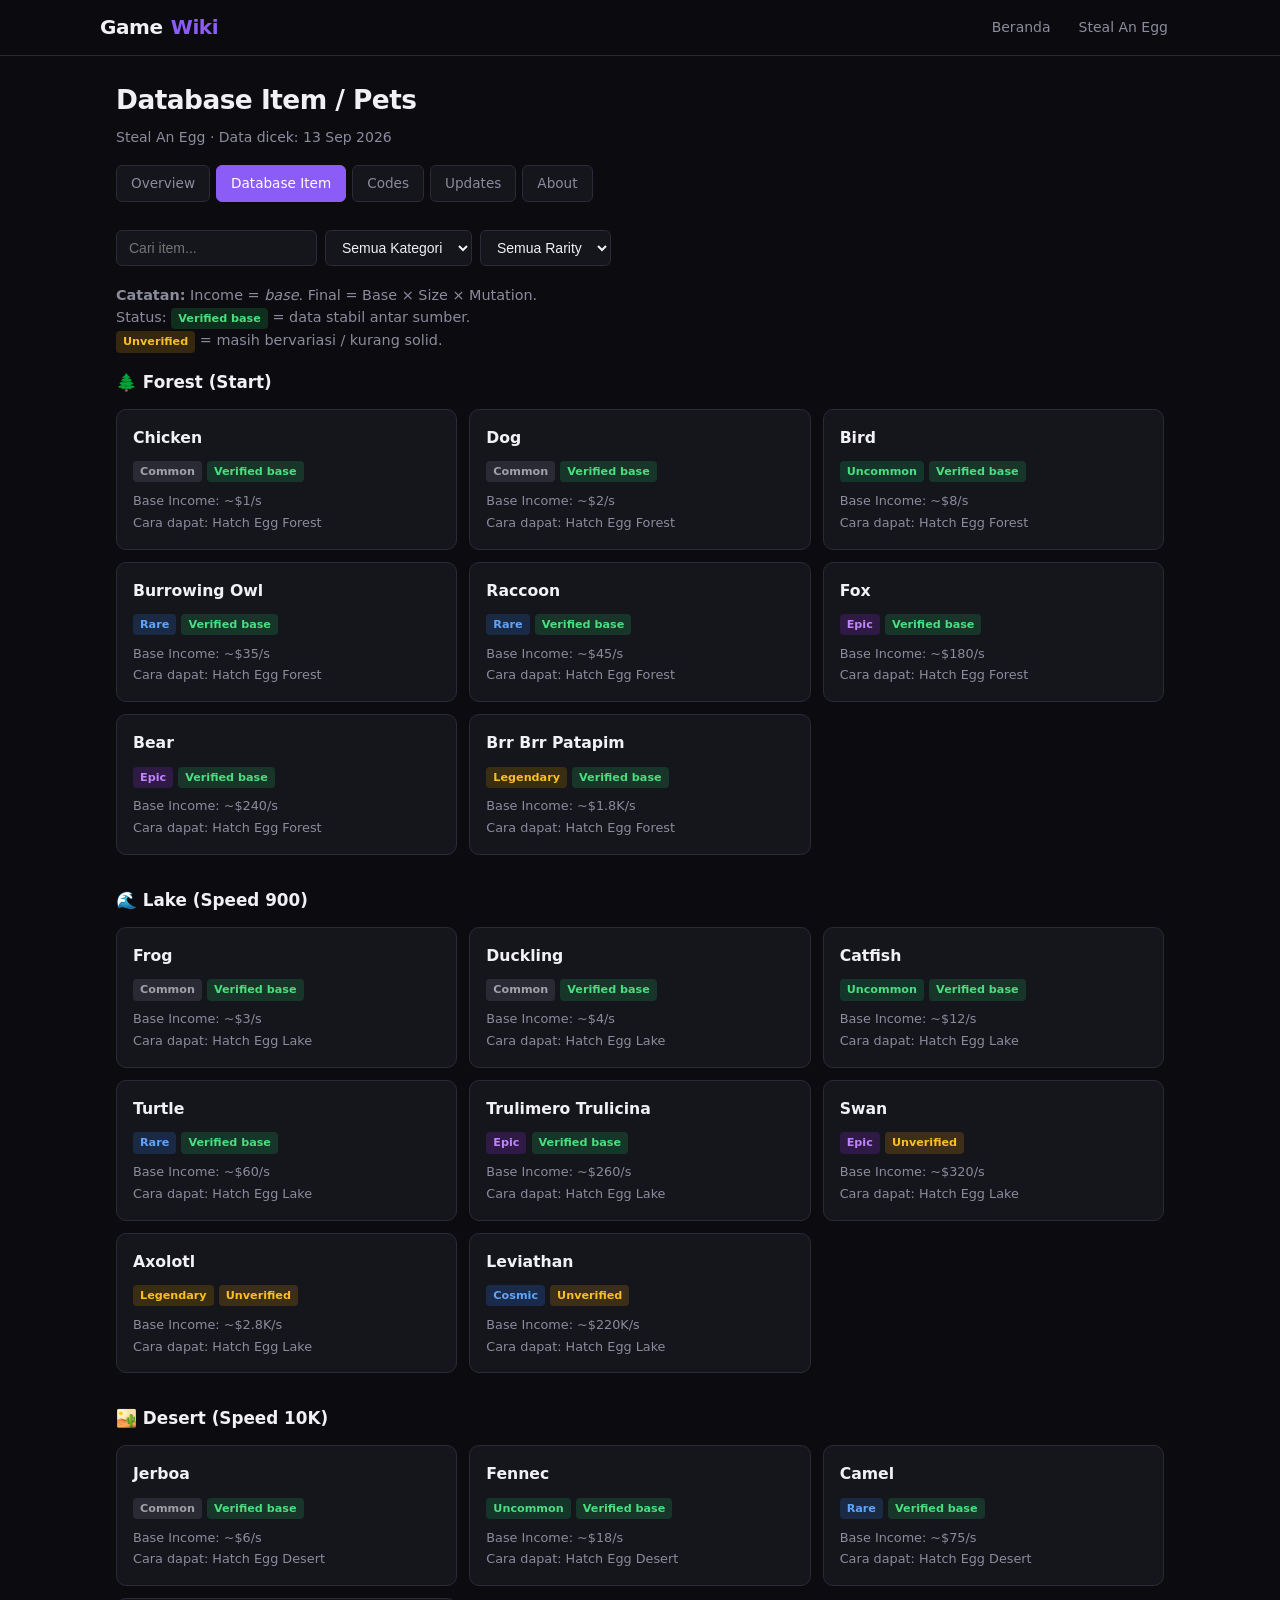
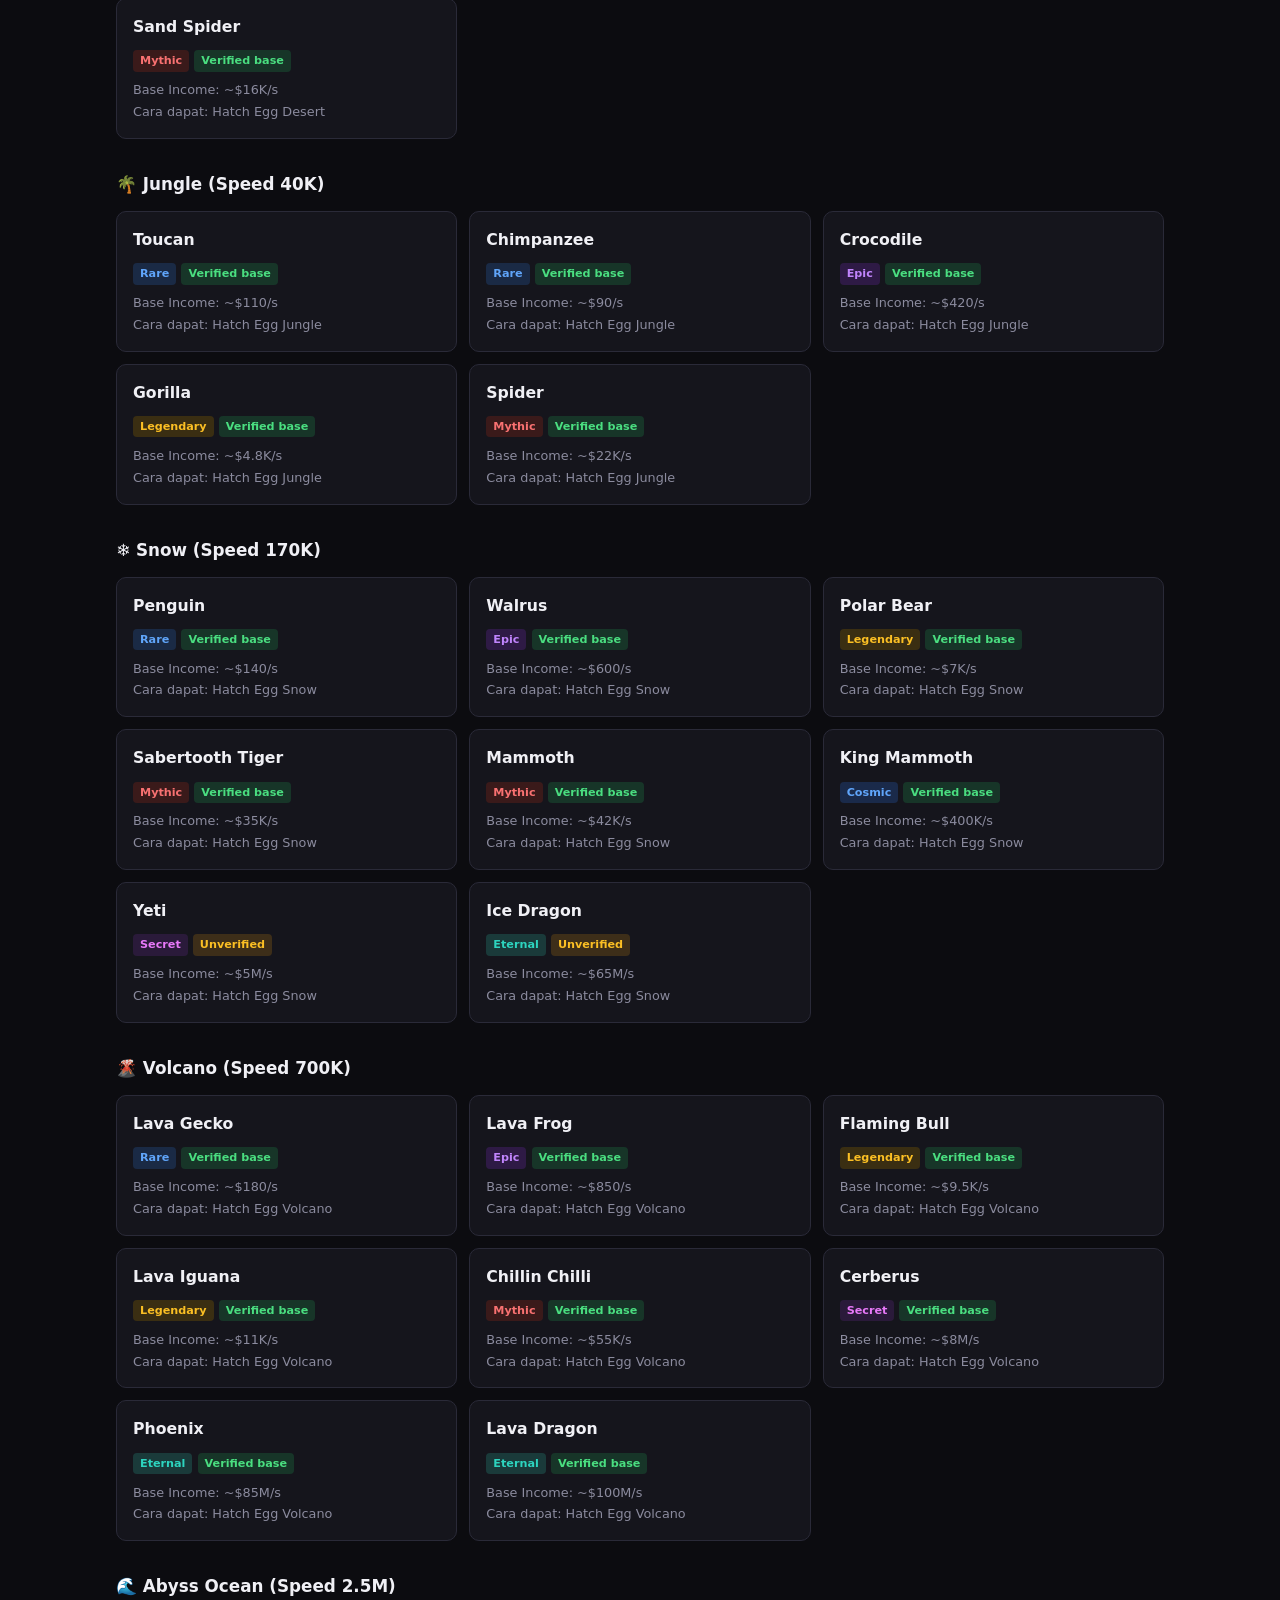
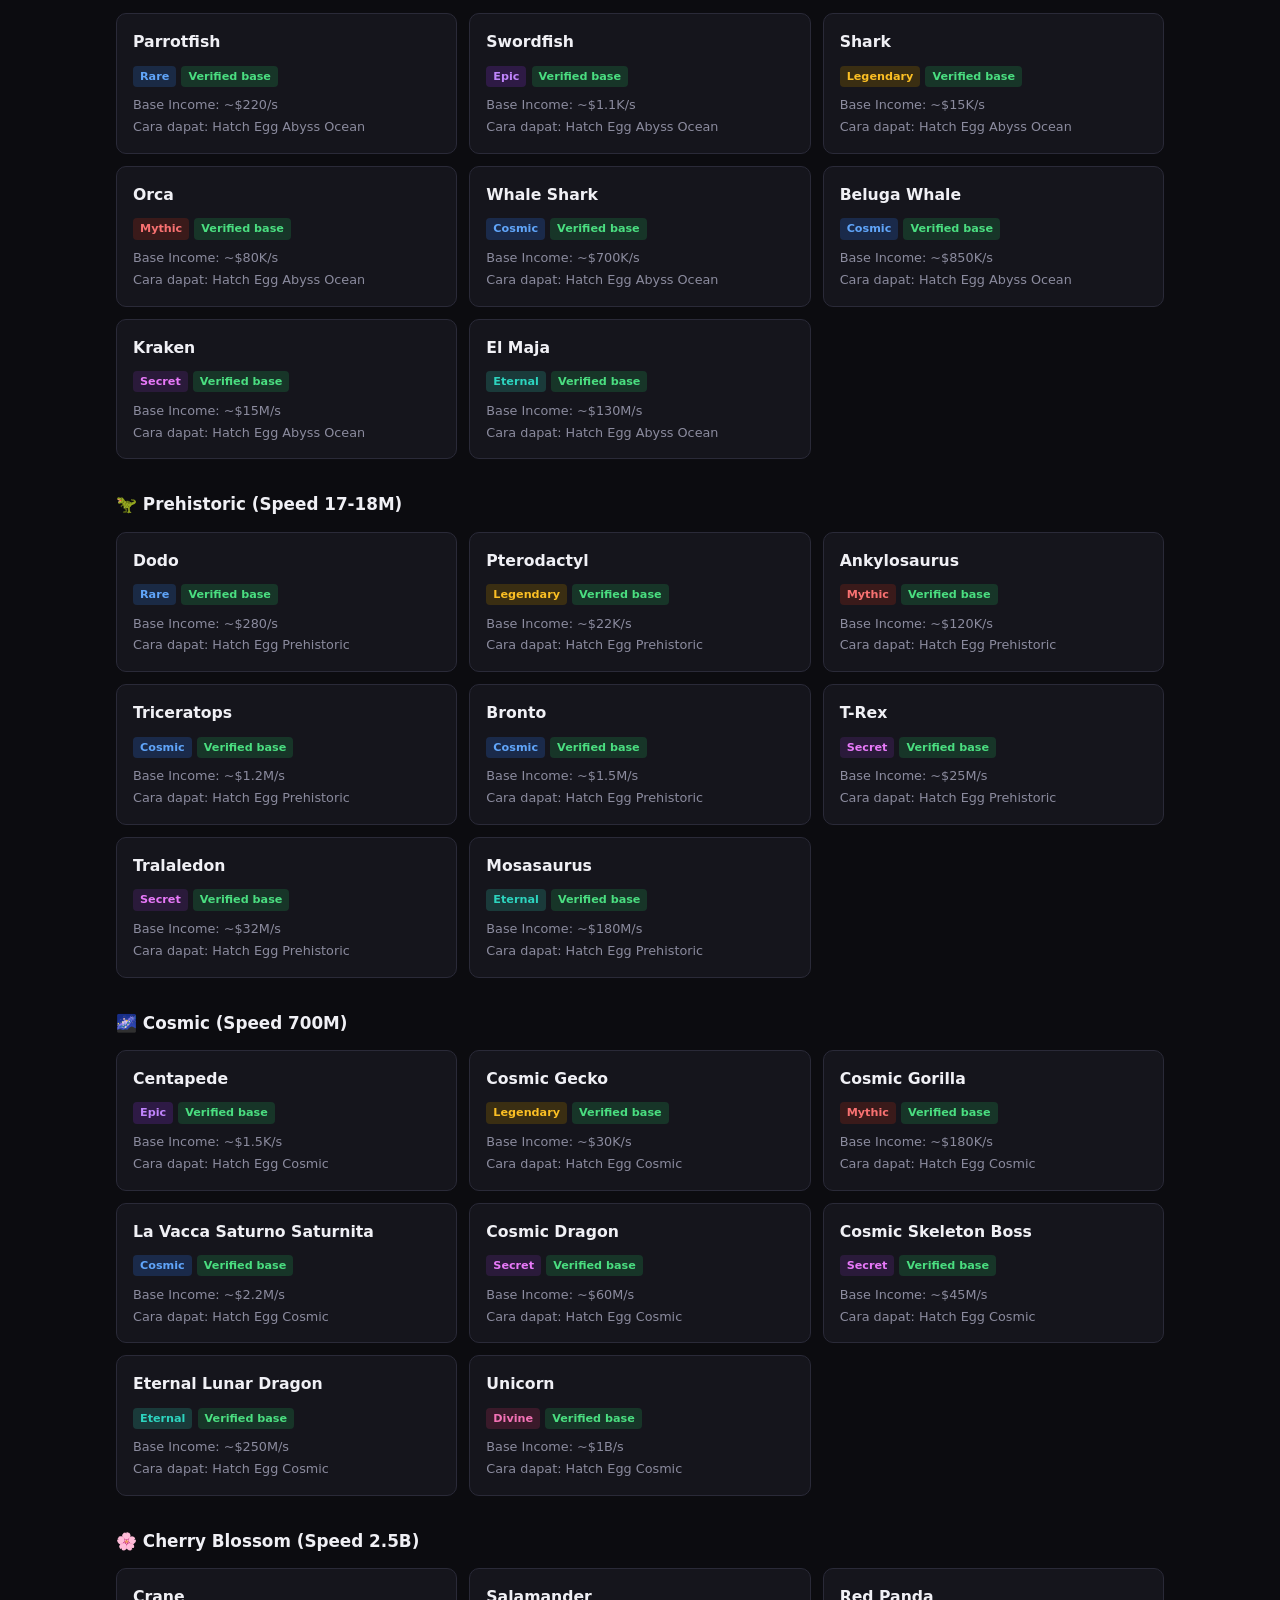
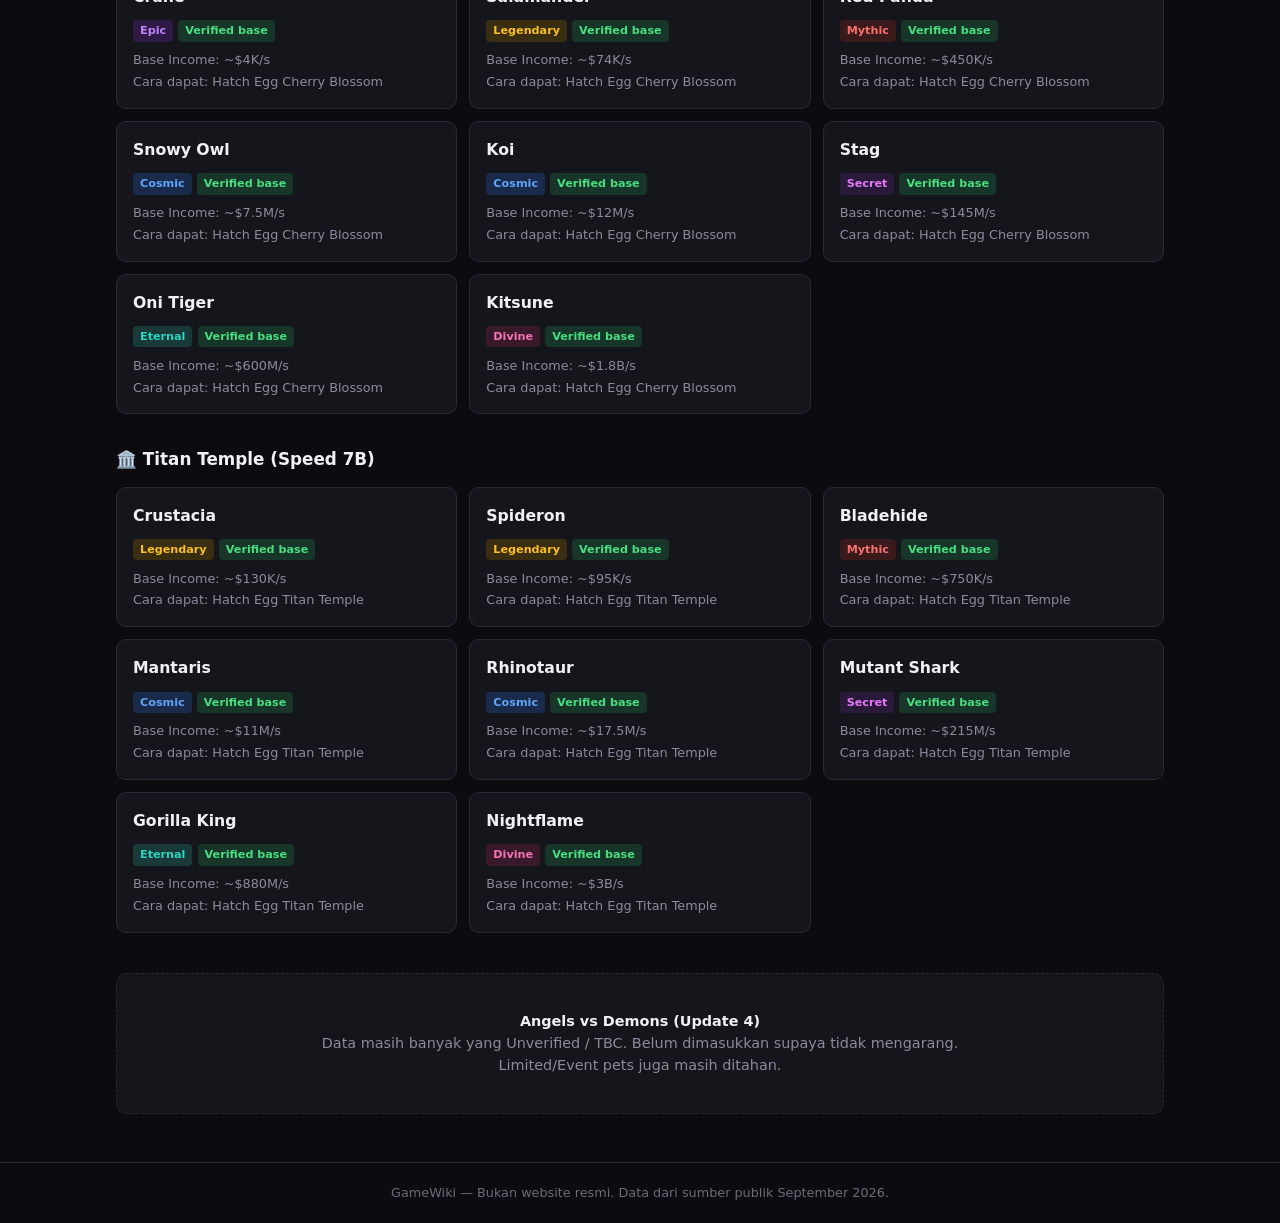
==== index.html @ 9d7199db "Rename index.HTML to index.html" ====
<!DOCTYPE html>
<html lang="id">
<head>
  <meta charset="UTF-8">
  <meta name="viewport" content="width=device-width, initial-scale=1.0">
  <title>Items / Pets — Steal An Egg | GameWiki</title>
  <link rel="stylesheet" href="../../style.css">
</head>
<body>
  <header class="header">
    <div class="header-inner">
      <a href="../../index.html" class="logo">Game<span>Wiki</span></a>
      <nav class="nav">
        <a href="../../index.html">Beranda</a>
        <a href="index.html">Steal An Egg</a>
      </nav>
    </div>
  </header>

  <main class="container">
    <div class="game-header">
      <h1>Database Item / Pets</h1>
      <p class="game-meta">Steal An Egg · Data dicek: 13 Sep 2026</p>
      <div class="game-nav">
        <a href="index.html">Overview</a>
        <a href="items.html" class="active">Database Item</a>
        <a href="codes.html">Codes</a>
        <a href="updates.html">Updates</a>
        <a href="about.html">About</a>
      </div>
    </div>

    <div class="filters">
      <input type="text" id="item-search" placeholder="Cari item...">
      <select id="category-filter">
        <option value="">Semua Kategori</option>
        <option value="pet">Pet</option>
      </select>
      <select id="rarity-filter">
        <option value="">Semua Rarity</option>
        <option value="common">Common</option>
        <option value="uncommon">Uncommon</option>
        <option value="rare">Rare</option>
        <option value="epic">Epic</option>
        <option value="legendary">Legendary</option>
        <option value="mythic">Mythic</option>
        <option value="cosmic">Cosmic</option>
        <option value="secret">Secret</option>
        <option value="eternal">Eternal</option>
        <option value="divine">Divine</option>
      </select>
    </div>

    <p style="color: var(--text-muted); font-size: 0.9rem; margin-bottom: 16px;">
      <strong>Catatan:</strong> Income = <em>base</em>. Final = Base × Size × Mutation.<br>
      Status: <span class="badge badge-verified">Verified base</span> = data stabil antar sumber.<br>
      <span class="badge badge-unverified">Unverified</span> = masih bervariasi / kurang solid.
    </p>

    <h2 class="section-title">🌲 Forest (Start)</h2>
    <div class="card-grid">
      <div class="card item-card" data-name="chicken" data-category="pet" data-rarity="common">
        <h3>Chicken</h3>
        <div><span class="badge badge-rarity-common">Common</span> <span class="badge badge-verified">Verified base</span></div>
        <div class="item-stats"><span>Base Income: ~$1/s</span><span>Cara dapat: Hatch Egg Forest</span></div>
      </div>
      <div class="card item-card" data-name="dog" data-category="pet" data-rarity="common">
        <h3>Dog</h3>
        <div><span class="badge badge-rarity-common">Common</span> <span class="badge badge-verified">Verified base</span></div>
        <div class="item-stats"><span>Base Income: ~$2/s</span><span>Cara dapat: Hatch Egg Forest</span></div>
      </div>
      <div class="card item-card" data-name="bird" data-category="pet" data-rarity="uncommon">
        <h3>Bird</h3>
        <div><span class="badge badge-rarity-uncommon">Uncommon</span> <span class="badge badge-verified">Verified base</span></div>
        <div class="item-stats"><span>Base Income: ~$8/s</span><span>Cara dapat: Hatch Egg Forest</span></div>
      </div>
      <div class="card item-card" data-name="burrowing owl" data-category="pet" data-rarity="rare">
        <h3>Burrowing Owl</h3>
        <div><span class="badge badge-rarity-rare">Rare</span> <span class="badge badge-verified">Verified base</span></div>
        <div class="item-stats"><span>Base Income: ~$35/s</span><span>Cara dapat: Hatch Egg Forest</span></div>
      </div>
      <div class="card item-card" data-name="raccoon" data-category="pet" data-rarity="rare">
        <h3>Raccoon</h3>
        <div><span class="badge badge-rarity-rare">Rare</span> <span class="badge badge-verified">Verified base</span></div>
        <div class="item-stats"><span>Base Income: ~$45/s</span><span>Cara dapat: Hatch Egg Forest</span></div>
      </div>
      <div class="card item-card" data-name="fox" data-category="pet" data-rarity="epic">
        <h3>Fox</h3>
        <div><span class="badge badge-rarity-epic">Epic</span> <span class="badge badge-verified">Verified base</span></div>
        <div class="item-stats"><span>Base Income: ~$180/s</span><span>Cara dapat: Hatch Egg Forest</span></div>
      </div>
      <div class="card item-card" data-name="bear" data-category="pet" data-rarity="epic">
        <h3>Bear</h3>
        <div><span class="badge badge-rarity-epic">Epic</span> <span class="badge badge-verified">Verified base</span></div>
        <div class="item-stats"><span>Base Income: ~$240/s</span><span>Cara dapat: Hatch Egg Forest</span></div>
      </div>
      <div class="card item-card" data-name="brr brr patapim" data-category="pet" data-rarity="legendary">
        <h3>Brr Brr Patapim</h3>
        <div><span class="badge badge-rarity-legendary">Legendary</span> <span class="badge badge-verified">Verified base</span></div>
        <div class="item-stats"><span>Base Income: ~$1.8K/s</span><span>Cara dapat: Hatch Egg Forest</span></div>
      </div>
    </div>

    <h2 class="section-title" style="margin-top:32px">🌊 Lake (Speed 900)</h2>
    <div class="card-grid">
      <div class="card item-card" data-name="frog" data-category="pet" data-rarity="common">
        <h3>Frog</h3>
        <div><span class="badge badge-rarity-common">Common</span> <span class="badge badge-verified">Verified base</span></div>
        <div class="item-stats"><span>Base Income: ~$3/s</span><span>Cara dapat: Hatch Egg Lake</span></div>
      </div>
      <div class="card item-card" data-name="duckling" data-category="pet" data-rarity="common">
        <h3>Duckling</h3>
        <div><span class="badge badge-rarity-common">Common</span> <span class="badge badge-verified">Verified base</span></div>
        <div class="item-stats"><span>Base Income: ~$4/s</span><span>Cara dapat: Hatch Egg Lake</span></div>
      </div>
      <div class="card item-card" data-name="catfish" data-category="pet" data-rarity="uncommon">
        <h3>Catfish</h3>
        <div><span class="badge badge-rarity-uncommon">Uncommon</span> <span class="badge badge-verified">Verified base</span></div>
        <div class="item-stats"><span>Base Income: ~$12/s</span><span>Cara dapat: Hatch Egg Lake</span></div>
      </div>
      <div class="card item-card" data-name="turtle" data-category="pet" data-rarity="rare">
        <h3>Turtle</h3>
        <div><span class="badge badge-rarity-rare">Rare</span> <span class="badge badge-verified">Verified base</span></div>
        <div class="item-stats"><span>Base Income: ~$60/s</span><span>Cara dapat: Hatch Egg Lake</span></div>
      </div>
      <div class="card item-card" data-name="trulimero trulicina" data-category="pet" data-rarity="epic">
        <h3>Trulimero Trulicina</h3>
        <div><span class="badge badge-rarity-epic">Epic</span> <span class="badge badge-verified">Verified base</span></div>
        <div class="item-stats"><span>Base Income: ~$260/s</span><span>Cara dapat: Hatch Egg Lake</span></div>
      </div>
      <div class="card item-card" data-name="swan" data-category="pet" data-rarity="epic">
        <h3>Swan</h3>
        <div><span class="badge badge-rarity-epic">Epic</span> <span class="badge badge-unverified">Unverified</span></div>
        <div class="item-stats"><span>Base Income: ~$320/s</span><span>Cara dapat: Hatch Egg Lake</span></div>
      </div>
      <div class="card item-card" data-name="axolotl" data-category="pet" data-rarity="legendary">
        <h3>Axolotl</h3>
        <div><span class="badge badge-rarity-legendary">Legendary</span> <span class="badge badge-unverified">Unverified</span></div>
        <div class="item-stats"><span>Base Income: ~$2.8K/s</span><span>Cara dapat: Hatch Egg Lake</span></div>
      </div>
      <div class="card item-card" data-name="leviathan" data-category="pet" data-rarity="cosmic">
        <h3>Leviathan</h3>
        <div><span class="badge badge-rarity-cosmic">Cosmic</span> <span class="badge badge-unverified">Unverified</span></div>
        <div class="item-stats"><span>Base Income: ~$220K/s</span><span>Cara dapat: Hatch Egg Lake</span></div>
      </div>
    </div>

    <h2 class="section-title" style="margin-top:32px">🏜️ Desert (Speed 10K)</h2>
    <div class="card-grid">
      <div class="card item-card" data-name="jerboa" data-category="pet" data-rarity="common">
        <h3>Jerboa</h3>
        <div><span class="badge badge-rarity-common">Common</span> <span class="badge badge-verified">Verified base</span></div>
        <div class="item-stats"><span>Base Income: ~$6/s</span><span>Cara dapat: Hatch Egg Desert</span></div>
      </div>
      <div class="card item-card" data-name="fennec" data-category="pet" data-rarity="uncommon">
        <h3>Fennec</h3>
        <div><span class="badge badge-rarity-uncommon">Uncommon</span> <span class="badge badge-verified">Verified base</span></div>
        <div class="item-stats"><span>Base Income: ~$18/s</span><span>Cara dapat: Hatch Egg Desert</span></div>
      </div>
      <div class="card item-card" data-name="camel" data-category="pet" data-rarity="rare">
        <h3>Camel</h3>
        <div><span class="badge badge-rarity-rare">Rare</span> <span class="badge badge-verified">Verified base</span></div>
        <div class="item-stats"><span>Base Income: ~$75/s</span><span>Cara dapat: Hatch Egg Desert</span></div>
      </div>
      <div class="card item-card" data-name="sand spider" data-category="pet" data-rarity="mythic">
        <h3>Sand Spider</h3>
        <div><span class="badge badge-rarity-mythic">Mythic</span> <span class="badge badge-verified">Verified base</span></div>
        <div class="item-stats"><span>Base Income: ~$16K/s</span><span>Cara dapat: Hatch Egg Desert</span></div>
      </div>
    </div>

    <h2 class="section-title" style="margin-top:32px">🌴 Jungle (Speed 40K)</h2>
    <div class="card-grid">
      <div class="card item-card" data-name="toucan" data-category="pet" data-rarity="rare">
        <h3>Toucan</h3>
        <div><span class="badge badge-rarity-rare">Rare</span> <span class="badge badge-verified">Verified base</span></div>
        <div class="item-stats"><span>Base Income: ~$110/s</span><span>Cara dapat: Hatch Egg Jungle</span></div>
      </div>
      <div class="card item-card" data-name="chimpanzee" data-category="pet" data-rarity="rare">
        <h3>Chimpanzee</h3>
        <div><span class="badge badge-rarity-rare">Rare</span> <span class="badge badge-verified">Verified base</span></div>
        <div class="item-stats"><span>Base Income: ~$90/s</span><span>Cara dapat: Hatch Egg Jungle</span></div>
      </div>
      <div class="card item-card" data-name="crocodile" data-category="pet" data-rarity="epic">
        <h3>Crocodile</h3>
        <div><span class="badge badge-rarity-epic">Epic</span> <span class="badge badge-verified">Verified base</span></div>
        <div class="item-stats"><span>Base Income: ~$420/s</span><span>Cara dapat: Hatch Egg Jungle</span></div>
      </div>
      <div class="card item-card" data-name="gorilla" data-category="pet" data-rarity="legendary">
        <h3>Gorilla</h3>
        <div><span class="badge badge-rarity-legendary">Legendary</span> <span class="badge badge-verified">Verified base</span></div>
        <div class="item-stats"><span>Base Income: ~$4.8K/s</span><span>Cara dapat: Hatch Egg Jungle</span></div>
      </div>
      <div class="card item-card" data-name="spider" data-category="pet" data-rarity="mythic">
        <h3>Spider</h3>
        <div><span class="badge badge-rarity-mythic">Mythic</span> <span class="badge badge-verified">Verified base</span></div>
        <div class="item-stats"><span>Base Income: ~$22K/s</span><span>Cara dapat: Hatch Egg Jungle</span></div>
      </div>
    </div>

    <h2 class="section-title" style="margin-top:32px">❄️ Snow (Speed 170K)</h2>
    <div class="card-grid">
      <div class="card item-card" data-name="penguin" data-category="pet" data-rarity="rare">
        <h3>Penguin</h3>
        <div><span class="badge badge-rarity-rare">Rare</span> <span class="badge badge-verified">Verified base</span></div>
        <div class="item-stats"><span>Base Income: ~$140/s</span><span>Cara dapat: Hatch Egg Snow</span></div>
      </div>
      <div class="card item-card" data-name="walrus" data-category="pet" data-rarity="epic">
        <h3>Walrus</h3>
        <div><span class="badge badge-rarity-epic">Epic</span> <span class="badge badge-verified">Verified base</span></div>
        <div class="item-stats"><span>Base Income: ~$600/s</span><span>Cara dapat: Hatch Egg Snow</span></div>
      </div>
      <div class="card item-card" data-name="polar bear" data-category="pet" data-rarity="legendary">
        <h3>Polar Bear</h3>
        <div><span class="badge badge-rarity-legendary">Legendary</span> <span class="badge badge-verified">Verified base</span></div>
        <div class="item-stats"><span>Base Income: ~$7K/s</span><span>Cara dapat: Hatch Egg Snow</span></div>
      </div>
      <div class="card item-card" data-name="sabertooth tiger" data-category="pet" data-rarity="mythic">
        <h3>Sabertooth Tiger</h3>
        <div><span class="badge badge-rarity-mythic">Mythic</span> <span class="badge badge-verified">Verified base</span></div>
        <div class="item-stats"><span>Base Income: ~$35K/s</span><span>Cara dapat: Hatch Egg Snow</span></div>
      </div>
      <div class="card item-card" data-name="mammoth" data-category="pet" data-rarity="mythic">
        <h3>Mammoth</h3>
        <div><span class="badge badge-rarity-mythic">Mythic</span> <span class="badge badge-verified">Verified base</span></div>
        <div class="item-stats"><span>Base Income: ~$42K/s</span><span>Cara dapat: Hatch Egg Snow</span></div>
      </div>
      <div class="card item-card" data-name="king mammoth" data-category="pet" data-rarity="cosmic">
        <h3>King Mammoth</h3>
        <div><span class="badge badge-rarity-cosmic">Cosmic</span> <span class="badge badge-verified">Verified base</span></div>
        <div class="item-stats"><span>Base Income: ~$400K/s</span><span>Cara dapat: Hatch Egg Snow</span></div>
      </div>
      <div class="card item-card" data-name="yeti" data-category="pet" data-rarity="secret">
        <h3>Yeti</h3>
        <div><span class="badge badge-rarity-secret">Secret</span> <span class="badge badge-unverified">Unverified</span></div>
        <div class="item-stats"><span>Base Income: ~$5M/s</span><span>Cara dapat: Hatch Egg Snow</span></div>
      </div>
      <div class="card item-card" data-name="ice dragon" data-category="pet" data-rarity="eternal">
        <h3>Ice Dragon</h3>
        <div><span class="badge badge-rarity-eternal">Eternal</span> <span class="badge badge-unverified">Unverified</span></div>
        <div class="item-stats"><span>Base Income: ~$65M/s</span><span>Cara dapat: Hatch Egg Snow</span></div>
      </div>
    </div>

        <!-- VOLCANO -->
    <h2 class="section-title" style="margin-top:32px">🌋 Volcano (Speed 700K)</h2>
    <div class="card-grid">
      <div class="card item-card" data-name="lava gecko" data-category="pet" data-rarity="rare">
        <h3>Lava Gecko</h3>
        <div><span class="badge badge-rarity-rare">Rare</span> <span class="badge badge-verified">Verified base</span></div>
        <div class="item-stats"><span>Base Income: ~$180/s</span><span>Cara dapat: Hatch Egg Volcano</span></div>
      </div>
      <div class="card item-card" data-name="lava frog" data-category="pet" data-rarity="epic">
        <h3>Lava Frog</h3>
        <div><span class="badge badge-rarity-epic">Epic</span> <span class="badge badge-verified">Verified base</span></div>
        <div class="item-stats"><span>Base Income: ~$850/s</span><span>Cara dapat: Hatch Egg Volcano</span></div>
      </div>
      <div class="card item-card" data-name="flaming bull" data-category="pet" data-rarity="legendary">
        <h3>Flaming Bull</h3>
        <div><span class="badge badge-rarity-legendary">Legendary</span> <span class="badge badge-verified">Verified base</span></div>
        <div class="item-stats"><span>Base Income: ~$9.5K/s</span><span>Cara dapat: Hatch Egg Volcano</span></div>
      </div>
      <div class="card item-card" data-name="lava iguana" data-category="pet" data-rarity="legendary">
        <h3>Lava Iguana</h3>
        <div><span class="badge badge-rarity-legendary">Legendary</span> <span class="badge badge-verified">Verified base</span></div>
        <div class="item-stats"><span>Base Income: ~$11K/s</span><span>Cara dapat: Hatch Egg Volcano</span></div>
      </div>
      <div class="card item-card" data-name="chillin chilli" data-category="pet" data-rarity="mythic">
        <h3>Chillin Chilli</h3>
        <div><span class="badge badge-rarity-mythic">Mythic</span> <span class="badge badge-verified">Verified base</span></div>
        <div class="item-stats"><span>Base Income: ~$55K/s</span><span>Cara dapat: Hatch Egg Volcano</span></div>
      </div>
      <div class="card item-card" data-name="cerberus" data-category="pet" data-rarity="secret">
        <h3>Cerberus</h3>
        <div><span class="badge badge-rarity-secret">Secret</span> <span class="badge badge-verified">Verified base</span></div>
        <div class="item-stats"><span>Base Income: ~$8M/s</span><span>Cara dapat: Hatch Egg Volcano</span></div>
      </div>
      <div class="card item-card" data-name="phoenix" data-category="pet" data-rarity="eternal">
        <h3>Phoenix</h3>
        <div><span class="badge badge-rarity-eternal">Eternal</span> <span class="badge badge-verified">Verified base</span></div>
        <div class="item-stats"><span>Base Income: ~$85M/s</span><span>Cara dapat: Hatch Egg Volcano</span></div>
      </div>
      <div class="card item-card" data-name="lava dragon" data-category="pet" data-rarity="eternal">
        <h3>Lava Dragon</h3>
        <div><span class="badge badge-rarity-eternal">Eternal</span> <span class="badge badge-verified">Verified base</span></div>
        <div class="item-stats"><span>Base Income: ~$100M/s</span><span>Cara dapat: Hatch Egg Volcano</span></div>
      </div>
    </div>

    <!-- ABYSS OCEAN -->
    <h2 class="section-title" style="margin-top:32px">🌊 Abyss Ocean (Speed 2.5M)</h2>
    <div class="card-grid">
      <div class="card item-card" data-name="parrotfish" data-category="pet" data-rarity="rare">
        <h3>Parrotfish</h3>
        <div><span class="badge badge-rarity-rare">Rare</span> <span class="badge badge-verified">Verified base</span></div>
        <div class="item-stats"><span>Base Income: ~$220/s</span><span>Cara dapat: Hatch Egg Abyss Ocean</span></div>
      </div>
      <div class="card item-card" data-name="swordfish" data-category="pet" data-rarity="epic">
        <h3>Swordfish</h3>
        <div><span class="badge badge-rarity-epic">Epic</span> <span class="badge badge-verified">Verified base</span></div>
        <div class="item-stats"><span>Base Income: ~$1.1K/s</span><span>Cara dapat: Hatch Egg Abyss Ocean</span></div>
      </div>
      <div class="card item-card" data-name="shark" data-category="pet" data-rarity="legendary">
        <h3>Shark</h3>
        <div><span class="badge badge-rarity-legendary">Legendary</span> <span class="badge badge-verified">Verified base</span></div>
        <div class="item-stats"><span>Base Income: ~$15K/s</span><span>Cara dapat: Hatch Egg Abyss Ocean</span></div>
      </div>
      <div class="card item-card" data-name="orca" data-category="pet" data-rarity="mythic">
        <h3>Orca</h3>
        <div><span class="badge badge-rarity-mythic">Mythic</span> <span class="badge badge-verified">Verified base</span></div>
        <div class="item-stats"><span>Base Income: ~$80K/s</span><span>Cara dapat: Hatch Egg Abyss Ocean</span></div>
      </div>
      <div class="card item-card" data-name="whale shark" data-category="pet" data-rarity="cosmic">
        <h3>Whale Shark</h3>
        <div><span class="badge badge-rarity-cosmic">Cosmic</span> <span class="badge badge-verified">Verified base</span></div>
        <div class="item-stats"><span>Base Income: ~$700K/s</span><span>Cara dapat: Hatch Egg Abyss Ocean</span></div>
      </div>
      <div class="card item-card" data-name="beluga whale" data-category="pet" data-rarity="cosmic">
        <h3>Beluga Whale</h3>
        <div><span class="badge badge-rarity-cosmic">Cosmic</span> <span class="badge badge-verified">Verified base</span></div>
        <div class="item-stats"><span>Base Income: ~$850K/s</span><span>Cara dapat: Hatch Egg Abyss Ocean</span></div>
      </div>
      <div class="card item-card" data-name="kraken" data-category="pet" data-rarity="secret">
        <h3>Kraken</h3>
        <div><span class="badge badge-rarity-secret">Secret</span> <span class="badge badge-verified">Verified base</span></div>
        <div class="item-stats"><span>Base Income: ~$15M/s</span><span>Cara dapat: Hatch Egg Abyss Ocean</span></div>
      </div>
      <div class="card item-card" data-name="el maja" data-category="pet" data-rarity="eternal">
        <h3>El Maja</h3>
        <div><span class="badge badge-rarity-eternal">Eternal</span> <span class="badge badge-verified">Verified base</span></div>
        <div class="item-stats"><span>Base Income: ~$130M/s</span><span>Cara dapat: Hatch Egg Abyss Ocean</span></div>
      </div>
    </div>

    <!-- PREHISTORIC -->
    <h2 class="section-title" style="margin-top:32px">🦖 Prehistoric (Speed 17-18M)</h2>
    <div class="card-grid">
      <div class="card item-card" data-name="dodo" data-category="pet" data-rarity="rare">
        <h3>Dodo</h3>
        <div><span class="badge badge-rarity-rare">Rare</span> <span class="badge badge-verified">Verified base</span></div>
        <div class="item-stats"><span>Base Income: ~$280/s</span><span>Cara dapat: Hatch Egg Prehistoric</span></div>
      </div>
      <div class="card item-card" data-name="pterodactyl" data-category="pet" data-rarity="legendary">
        <h3>Pterodactyl</h3>
        <div><span class="badge badge-rarity-legendary">Legendary</span> <span class="badge badge-verified">Verified base</span></div>
        <div class="item-stats"><span>Base Income: ~$22K/s</span><span>Cara dapat: Hatch Egg Prehistoric</span></div>
      </div>
      <div class="card item-card" data-name="ankylosaurus" data-category="pet" data-rarity="mythic">
        <h3>Ankylosaurus</h3>
        <div><span class="badge badge-rarity-mythic">Mythic</span> <span class="badge badge-verified">Verified base</span></div>
        <div class="item-stats"><span>Base Income: ~$120K/s</span><span>Cara dapat: Hatch Egg Prehistoric</span></div>
      </div>
      <div class="card item-card" data-name="triceratops" data-category="pet" data-rarity="cosmic">
        <h3>Triceratops</h3>
        <div><span class="badge badge-rarity-cosmic">Cosmic</span> <span class="badge badge-verified">Verified base</span></div>
        <div class="item-stats"><span>Base Income: ~$1.2M/s</span><span>Cara dapat: Hatch Egg Prehistoric</span></div>
      </div>
      <div class="card item-card" data-name="bronto" data-category="pet" data-rarity="cosmic">
        <h3>Bronto</h3>
        <div><span class="badge badge-rarity-cosmic">Cosmic</span> <span class="badge badge-verified">Verified base</span></div>
        <div class="item-stats"><span>Base Income: ~$1.5M/s</span><span>Cara dapat: Hatch Egg Prehistoric</span></div>
      </div>
      <div class="card item-card" data-name="t-rex" data-category="pet" data-rarity="secret">
        <h3>T-Rex</h3>
        <div><span class="badge badge-rarity-secret">Secret</span> <span class="badge badge-verified">Verified base</span></div>
        <div class="item-stats"><span>Base Income: ~$25M/s</span><span>Cara dapat: Hatch Egg Prehistoric</span></div>
      </div>
      <div class="card item-card" data-name="tralaledon" data-category="pet" data-rarity="secret">
        <h3>Tralaledon</h3>
        <div><span class="badge badge-rarity-secret">Secret</span> <span class="badge badge-verified">Verified base</span></div>
        <div class="item-stats"><span>Base Income: ~$32M/s</span><span>Cara dapat: Hatch Egg Prehistoric</span></div>
      </div>
      <div class="card item-card" data-name="mosasaurus" data-category="pet" data-rarity="eternal">
        <h3>Mosasaurus</h3>
        <div><span class="badge badge-rarity-eternal">Eternal</span> <span class="badge badge-verified">Verified base</span></div>
        <div class="item-stats"><span>Base Income: ~$180M/s</span><span>Cara dapat: Hatch Egg Prehistoric</span></div>
      </div>
    </div>

    <!-- COSMIC -->
    <h2 class="section-title" style="margin-top:32px">🌌 Cosmic (Speed 700M)</h2>
    <div class="card-grid">
      <div class="card item-card" data-name="centapede" data-category="pet" data-rarity="epic">
        <h3>Centapede</h3>
        <div><span class="badge badge-rarity-epic">Epic</span> <span class="badge badge-verified">Verified base</span></div>
        <div class="item-stats"><span>Base Income: ~$1.5K/s</span><span>Cara dapat: Hatch Egg Cosmic</span></div>
      </div>
      <div class="card item-card" data-name="cosmic gecko" data-category="pet" data-rarity="legendary">
        <h3>Cosmic Gecko</h3>
        <div><span class="badge badge-rarity-legendary">Legendary</span> <span class="badge badge-verified">Verified base</span></div>
        <div class="item-stats"><span>Base Income: ~$30K/s</span><span>Cara dapat: Hatch Egg Cosmic</span></div>
      </div>
      <div class="card item-card" data-name="cosmic gorilla" data-category="pet" data-rarity="mythic">
        <h3>Cosmic Gorilla</h3>
        <div><span class="badge badge-rarity-mythic">Mythic</span> <span class="badge badge-verified">Verified base</span></div>
        <div class="item-stats"><span>Base Income: ~$180K/s</span><span>Cara dapat: Hatch Egg Cosmic</span></div>
      </div>
      <div class="card item-card" data-name="la vacca saturno saturnita" data-category="pet" data-rarity="cosmic">
        <h3>La Vacca Saturno Saturnita</h3>
        <div><span class="badge badge-rarity-cosmic">Cosmic</span> <span class="badge badge-verified">Verified base</span></div>
        <div class="item-stats"><span>Base Income: ~$2.2M/s</span><span>Cara dapat: Hatch Egg Cosmic</span></div>
      </div>
      <div class="card item-card" data-name="cosmic dragon" data-category="pet" data-rarity="secret">
        <h3>Cosmic Dragon</h3>
        <div><span class="badge badge-rarity-secret">Secret</span> <span class="badge badge-verified">Verified base</span></div>
        <div class="item-stats"><span>Base Income: ~$60M/s</span><span>Cara dapat: Hatch Egg Cosmic</span></div>
      </div>
      <div class="card item-card" data-name="cosmic skeleton boss" data-category="pet" data-rarity="secret">
        <h3>Cosmic Skeleton Boss</h3>
        <div><span class="badge badge-rarity-secret">Secret</span> <span class="badge badge-verified">Verified base</span></div>
        <div class="item-stats"><span>Base Income: ~$45M/s</span><span>Cara dapat: Hatch Egg Cosmic</span></div>
      </div>
      <div class="card item-card" data-name="eternal lunar dragon" data-category="pet" data-rarity="eternal">
        <h3>Eternal Lunar Dragon</h3>
        <div><span class="badge badge-rarity-eternal">Eternal</span> <span class="badge badge-verified">Verified base</span></div>
        <div class="item-stats"><span>Base Income: ~$250M/s</span><span>Cara dapat: Hatch Egg Cosmic</span></div>
      </div>
      <div class="card item-card" data-name="unicorn" data-category="pet" data-rarity="divine">
        <h3>Unicorn</h3>
        <div><span class="badge badge-rarity-divine">Divine</span> <span class="badge badge-verified">Verified base</span></div>
        <div class="item-stats"><span>Base Income: ~$1B/s</span><span>Cara dapat: Hatch Egg Cosmic</span></div>
      </div>
    </div>

    <!-- CHERRY BLOSSOM -->
    <h2 class="section-title" style="margin-top:32px">🌸 Cherry Blossom (Speed 2.5B)</h2>
    <div class="card-grid">
      <div class="card item-card" data-name="crane" data-category="pet" data-rarity="epic">
        <h3>Crane</h3>
        <div><span class="badge badge-rarity-epic">Epic</span> <span class="badge badge-verified">Verified base</span></div>
        <div class="item-stats"><span>Base Income: ~$4K/s</span><span>Cara dapat: Hatch Egg Cherry Blossom</span></div>
      </div>
      <div class="card item-card" data-name="salamander" data-category="pet" data-rarity="legendary">
        <h3>Salamander</h3>
        <div><span class="badge badge-rarity-legendary">Legendary</span> <span class="badge badge-verified">Verified base</span></div>
        <div class="item-stats"><span>Base Income: ~$74K/s</span><span>Cara dapat: Hatch Egg Cherry Blossom</span></div>
      </div>
      <div class="card item-card" data-name="red panda" data-category="pet" data-rarity="mythic">
        <h3>Red Panda</h3>
        <div><span class="badge badge-rarity-mythic">Mythic</span> <span class="badge badge-verified">Verified base</span></div>
        <div class="item-stats"><span>Base Income: ~$450K/s</span><span>Cara dapat: Hatch Egg Cherry Blossom</span></div>
      </div>
      <div class="card item-card" data-name="snowy owl" data-category="pet" data-rarity="cosmic">
        <h3>Snowy Owl</h3>
        <div><span class="badge badge-rarity-cosmic">Cosmic</span> <span class="badge badge-verified">Verified base</span></div>
        <div class="item-stats"><span>Base Income: ~$7.5M/s</span><span>Cara dapat: Hatch Egg Cherry Blossom</span></div>
      </div>
      <div class="card item-card" data-name="koi" data-category="pet" data-rarity="cosmic">
        <h3>Koi</h3>
        <div><span class="badge badge-rarity-cosmic">Cosmic</span> <span class="badge badge-verified">Verified base</span></div>
        <div class="item-stats"><span>Base Income: ~$12M/s</span><span>Cara dapat: Hatch Egg Cherry Blossom</span></div>
      </div>
      <div class="card item-card" data-name="stag" data-category="pet" data-rarity="secret">
        <h3>Stag</h3>
        <div><span class="badge badge-rarity-secret">Secret</span> <span class="badge badge-verified">Verified base</span></div>
        <div class="item-stats"><span>Base Income: ~$145M/s</span><span>Cara dapat: Hatch Egg Cherry Blossom</span></div>
      </div>
      <div class="card item-card" data-name="oni tiger" data-category="pet" data-rarity="eternal">
        <h3>Oni Tiger</h3>
        <div><span class="badge badge-rarity-eternal">Eternal</span> <span class="badge badge-verified">Verified base</span></div>
        <div class="item-stats"><span>Base Income: ~$600M/s</span><span>Cara dapat: Hatch Egg Cherry Blossom</span></div>
      </div>
      <div class="card item-card" data-name="kitsune" data-category="pet" data-rarity="divine">
        <h3>Kitsune</h3>
        <div><span class="badge badge-rarity-divine">Divine</span> <span class="badge badge-verified">Verified base</span></div>
        <div class="item-stats"><span>Base Income: ~$1.8B/s</span><span>Cara dapat: Hatch Egg Cherry Blossom</span></div>
      </div>
    </div>

    <!-- TITAN TEMPLE -->
    <h2 class="section-title" style="margin-top:32px">🏛️ Titan Temple (Speed 7B)</h2>
    <div class="card-grid">
      <div class="card item-card" data-name="crustacia" data-category="pet" data-rarity="legendary">
        <h3>Crustacia</h3>
        <div><span class="badge badge-rarity-legendary">Legendary</span> <span class="badge badge-verified">Verified base</span></div>
        <div class="item-stats"><span>Base Income: ~$130K/s</span><span>Cara dapat: Hatch Egg Titan Temple</span></div>
      </div>
      <div class="card item-card" data-name="spideron" data-category="pet" data-rarity="legendary">
        <h3>Spideron</h3>
        <div><span class="badge badge-rarity-legendary">Legendary</span> <span class="badge badge-verified">Verified base</span></div>
        <div class="item-stats"><span>Base Income: ~$95K/s</span><span>Cara dapat: Hatch Egg Titan Temple</span></div>
      </div>
      <div class="card item-card" data-name="bladehide" data-category="pet" data-rarity="mythic">
        <h3>Bladehide</h3>
        <div><span class="badge badge-rarity-mythic">Mythic</span> <span class="badge badge-verified">Verified base</span></div>
        <div class="item-stats"><span>Base Income: ~$750K/s</span><span>Cara dapat: Hatch Egg Titan Temple</span></div>
      </div>
      <div class="card item-card" data-name="mantaris" data-category="pet" data-rarity="cosmic">
        <h3>Mantaris</h3>
        <div><span class="badge badge-rarity-cosmic">Cosmic</span> <span class="badge badge-verified">Verified base</span></div>
        <div class="item-stats"><span>Base Income: ~$11M/s</span><span>Cara dapat: Hatch Egg Titan Temple</span></div>
      </div>
      <div class="card item-card" data-name="rhinotaur" data-category="pet" data-rarity="cosmic">
        <h3>Rhinotaur</h3>
        <div><span class="badge badge-rarity-cosmic">Cosmic</span> <span class="badge badge-verified">Verified base</span></div>
        <div class="item-stats"><span>Base Income: ~$17.5M/s</span><span>Cara dapat: Hatch Egg Titan Temple</span></div>
      </div>
      <div class="card item-card" data-name="mutant shark" data-category="pet" data-rarity="secret">
        <h3>Mutant Shark</h3>
        <div><span class="badge badge-rarity-secret">Secret</span> <span class="badge badge-verified">Verified base</span></div>
        <div class="item-stats"><span>Base Income: ~$215M/s</span><span>Cara dapat: Hatch Egg Titan Temple</span></div>
      </div>
      <div class="card item-card" data-name="gorilla king" data-category="pet" data-rarity="eternal">
        <h3>Gorilla King</h3>
        <div><span class="badge badge-rarity-eternal">Eternal</span> <span class="badge badge-verified">Verified base</span></div>
        <div class="item-stats"><span>Base Income: ~$880M/s</span><span>Cara dapat: Hatch Egg Titan Temple</span></div>
      </div>
      <div class="card item-card" data-name="nightflame" data-category="pet" data-rarity="divine">
        <h3>Nightflame</h3>
        <div><span class="badge badge-rarity-divine">Divine</span> <span class="badge badge-verified">Verified base</span></div>
        <div class="item-stats"><span>Base Income: ~$3B/s</span><span>Cara dapat: Hatch Egg Titan Temple</span></div>
      </div>
    </div>

    <div class="empty-state" style="margin-top: 40px;">
      <p><strong>Angels vs Demons (Update 4)</strong></p>
      <p>Data masih banyak yang Unverified / TBC. Belum dimasukkan supaya tidak mengarang.</p>
      <p>Limited/Event pets juga masih ditahan.</p>
    </div>

  </main>

  <footer class="footer">
    <p>GameWiki — Bukan website resmi. Data dari sumber publik September 2026.</p>
  </footer>

  <script src="../../script.js"></script>
</body>
</html>
---- style.css ----
/* GameWiki - Clean Modern Dark Wiki Style */
:root {
  --bg: #0c0c10;
  --bg-card: #15151c;
  --bg-hover: #1e1e28;
  --text: #f0f0f5;
  --text-muted: #8b8b9e;
  --text-dim: #6b6b7b;
  --accent: #8b5cf6;
  --accent-hover: #a78bfa;
  --accent-soft: rgba(139, 92, 246, 0.15);
  --success: #22c55e;
  --warning: #f59e0b;
  --border: #2a2a38;
  --radius: 10px;
  --radius-sm: 6px;
  --font: 'Inter', 'Segoe UI', system-ui, -apple-system, sans-serif;
}

* { margin: 0; padding: 0; box-sizing: border-box; }

body {
  font-family: var(--font);
  background: var(--bg);
  color: var(--text);
  line-height: 1.55;
  min-height: 100vh;
  -webkit-font-smoothing: antialiased;
}

a { color: var(--accent); text-decoration: none; transition: color 0.15s; }
a:hover { color: var(--accent-hover); }

.header {
  background: rgba(12,12,16,0.92);
  backdrop-filter: blur(12px);
  border-bottom: 1px solid var(--border);
  padding: 0 16px;
  position: sticky;
  top: 0;
  z-index: 100;
  height: 56px;
  display: flex;
  align-items: center;
}

.header-inner {
  max-width: 1080px;
  width: 100%;
  margin: 0 auto;
  display: flex;
  align-items: center;
  justify-content: space-between;
  gap: 16px;
}

.logo {
  font-size: 1.25rem;
  font-weight: 700;
  color: var(--text);
  letter-spacing: -0.02em;
  display: flex;
  align-items: center;
  gap: 8px;
}

.logo-icon {
  width: 28px;
  height: 28px;
  background: linear-gradient(135deg, #8b5cf6, #6366f1);
  border-radius: 7px;
  display: flex;
  align-items: center;
  justify-content: center;
  font-size: 0.8rem;
  font-weight: 800;
  color: white;
}

.logo span { color: var(--accent); }

.nav { display: flex; gap: 4px; }
.nav a {
  color: var(--text-muted);
  padding: 6px 12px;
  border-radius: var(--radius-sm);
  font-size: 0.875rem;
  font-weight: 500;
  transition: all 0.15s;
}
.nav a:hover, .nav a.active {
  background: var(--bg-hover);
  color: var(--text);
}

.container {
  max-width: 1080px;
  margin: 0 auto;
  padding: 24px 16px 48px;
}

.search-wrap { margin-bottom: 28px; }
.search-box { position: relative; max-width: 520px; }
.search-box input {
  width: 100%;
  padding: 12px 16px 12px 42px;
  background: var(--bg-card);
  border: 1px solid var(--border);
  border-radius: var(--radius);
  color: var(--text);
  font-size: 0.95rem;
  outline: none;
  transition: border-color 0.2s, box-shadow 0.2s;
}
.search-box input:focus {
  border-color: var(--accent);
  box-shadow: 0 0 0 3px var(--accent-soft);
}
.search-box input::placeholder { color: var(--text-dim); }
.search-icon {
  position: absolute;
  left: 14px;
  top: 50%;
  transform: translateY(-50%);
  color: var(--text-dim);
  font-size: 0.95rem;
  pointer-events: none;
}

.section { margin-bottom: 36px; }
.section-title {
  font-size: 1.05rem;
  font-weight: 600;
  margin-bottom: 14px;
  display: flex;
  align-items: center;
  gap: 8px;
}

.card {
  background: var(--bg-card);
  border: 1px solid var(--border);
  border-radius: var(--radius);
  padding: 16px;
  transition: border-color 0.2s, transform 0.15s, background 0.15s;
}
a.card:hover {
  border-color: var(--accent);
  background: var(--bg-hover);
  transform: translateY(-1px);
}
.card-grid {
  display: grid;
  grid-template-columns: repeat(auto-fill, minmax(260px, 1fr));
  gap: 12px;
}
.card h3 { font-size: 1rem; font-weight: 600; margin-bottom: 4px; }
.card-meta { font-size: 0.82rem; color: var(--text-muted); line-height: 1.45; }

.badge {
  display: inline-block;
  padding: 2px 7px;
  border-radius: 4px;
  font-size: 0.7rem;
  font-weight: 600;
}
.badge-verified { background: rgba(34,197,94,0.18); color: #4ade80; }
.badge-unverified { background: rgba(245,158,11,0.18); color: #fbbf24; }
.badge-rarity-common { background: #2a2a35; color: #a1a1aa; }
.badge-rarity-uncommon { background: #14352a; color: #4ade80; }
.badge-rarity-rare { background: #1a2a45; color: #60a5fa; }
.badge-rarity-epic { background: #2e1a45; color: #c084fc; }
.badge-rarity-legendary { background: #3a2e12; color: #fbbf24; }
.badge-rarity-mythic { background: #3a1a1a; color: #f87171; }
.badge-rarity-cosmic { background: #1a2a4a; color: #60a5fa; }
.badge-rarity-secret { background: #2a1a3a; color: #e879f9; }
.badge-rarity-eternal { background: #1a3a3a; color: #2dd4bf; }
.badge-rarity-divine { background: #3a1a2a; color: #f472b6; }

.game-header { margin-bottom: 28px; }
.game-header h1 {
  font-size: 1.65rem;
  font-weight: 700;
  letter-spacing: -0.02em;
  margin-bottom: 6px;
}
.game-meta { color: var(--text-muted); font-size: 0.875rem; margin-bottom: 10px; }
.game-desc { color: var(--text-muted); font-size: 0.925rem; max-width: 640px; margin-bottom: 16px; }

.game-nav { display: flex; flex-wrap: wrap; gap: 6px; margin-top: 16px; }
.game-nav a {
  background: var(--bg-card);
  border: 1px solid var(--border);
  padding: 7px 14px;
  border-radius: var(--radius-sm);
  color: var(--text-muted);
  font-size: 0.85rem;
  font-weight: 500;
  transition: all 0.15s;
}
.game-nav a:hover, .game-nav a.active {
  background: var(--accent);
  border-color: var(--accent);
  color: #fff;
}

.item-card { display: flex; flex-direction: column; gap: 8px; }
.item-card h3 { font-size: 0.98rem; margin-bottom: 0; }
.item-stats { font-size: 0.8rem; color: var(--text-muted); display: flex; flex-direction: column; gap: 2px; }

.filters { display: flex; flex-wrap: wrap; gap: 8px; margin-bottom: 18px; }
.filters input, .filters select {
  background: var(--bg-card);
  border: 1px solid var(--border);
  color: var(--text);
  padding: 8px 12px;
  border-radius: var(--radius-sm);
  font-size: 0.875rem;
  outline: none;
}
.filters input:focus, .filters select:focus { border-color: var(--accent); }
.filters input { min-width: 160px; }

.update-card { margin-bottom: 12px; }
.update-date { font-size: 0.8rem; color: var(--text-dim); margin-bottom: 2px; }
.update-title { font-size: 1rem; font-weight: 600; margin-bottom: 4px; }
.update-content { font-size: 0.9rem; color: var(--text-muted); }
.update-source { font-size: 0.75rem; color: var(--text-dim); margin-top: 6px; }

.empty-state {
  text-align: center;
  padding: 36px 20px;
  color: var(--text-muted);
  background: var(--bg-card);
  border-radius: var(--radius);
  border: 1px dashed var(--border);
  font-size: 0.9rem;
}
.empty-state strong { color: var(--text); }

.about-content { max-width: 680px; }
.about-content p { margin-bottom: 12px; color: var(--text-muted); font-size: 0.925rem; }
.about-content h3 { margin: 22px 0 8px; font-size: 1.05rem; color: var(--text); }

.footer {
  border-top: 1px solid var(--border);
  padding: 20px 16px;
  text-align: center;
  color: var(--text-dim);
  font-size: 0.8rem;
  line-height: 1.6;
}

@media (max-width: 640px) {
  .header { height: 52px; }
  .logo { font-size: 1.15rem; }
  .nav a { padding: 5px 10px; font-size: 0.8rem; }
  .game-header h1 { font-size: 1.4rem; }
  .card-grid { grid-template-columns: 1fr; gap: 10px; }
  .container { padding: 18px 14px 40px; }
  .filters { flex-direction: column; }
  .filters input, .filters select { width: 100%; }
}
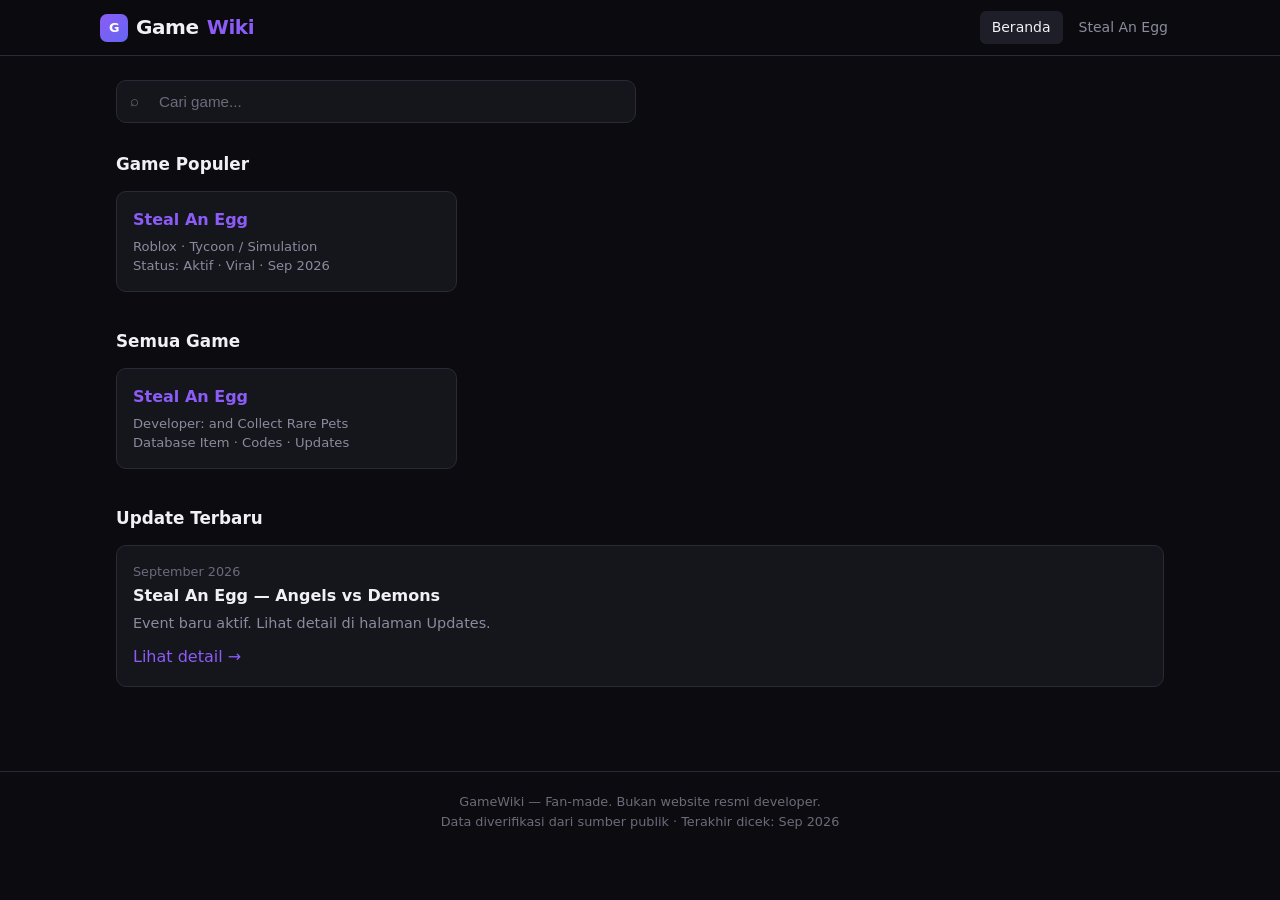
==== commit 618dafbf: "Update index.html" ====
--- a/index.html
+++ b/index.html
@@ -3,527 +3,76 @@
 <head>
   <meta charset="UTF-8">
   <meta name="viewport" content="width=device-width, initial-scale=1.0">
-  <title>Items / Pets — Steal An Egg | GameWiki</title>
-  <link rel="stylesheet" href="../../style.css">
+  <title>GameWiki — Info Game Ringkas & Akurat</title>
+  <meta name="description" content="Wiki game gratis. Informasi ringkas, akurat, dan mudah dicari. Fokus game Roblox yang sedang viral.">
+  <link rel="stylesheet" href="style.css">
 </head>
 <body>
   <header class="header">
     <div class="header-inner">
-      <a href="../../index.html" class="logo">Game<span>Wiki</span></a>
+      <a href="index.html" class="logo">
+        <div class="logo-icon">G</div>
+        Game<span>Wiki</span>
+      </a>
       <nav class="nav">
-        <a href="../../index.html">Beranda</a>
-        <a href="index.html">Steal An Egg</a>
+        <a href="index.html" class="active">Beranda</a>
+        <a href="games/steal-an-egg/">Steal An Egg</a>
       </nav>
     </div>
   </header>
 
   <main class="container">
-    <div class="game-header">
-      <h1>Database Item / Pets</h1>
-      <p class="game-meta">Steal An Egg · Data dicek: 13 Sep 2026</p>
-      <div class="game-nav">
-        <a href="index.html">Overview</a>
-        <a href="items.html" class="active">Database Item</a>
-        <a href="codes.html">Codes</a>
-        <a href="updates.html">Updates</a>
-        <a href="about.html">About</a>
+    <div class="search-wrap">
+      <div class="search-box">
+        <span class="search-icon">⌕</span>
+        <input type="search" id="global-search" placeholder="Cari game..." aria-label="Cari game" autocomplete="off">
       </div>
     </div>
 
-    <div class="filters">
-      <input type="text" id="item-search" placeholder="Cari item...">
-      <select id="category-filter">
-        <option value="">Semua Kategori</option>
-        <option value="pet">Pet</option>
-      </select>
-      <select id="rarity-filter">
-        <option value="">Semua Rarity</option>
-        <option value="common">Common</option>
-        <option value="uncommon">Uncommon</option>
-        <option value="rare">Rare</option>
-        <option value="epic">Epic</option>
-        <option value="legendary">Legendary</option>
-        <option value="mythic">Mythic</option>
-        <option value="cosmic">Cosmic</option>
-        <option value="secret">Secret</option>
-        <option value="eternal">Eternal</option>
-        <option value="divine">Divine</option>
-      </select>
-    </div>
+    <section class="section">
+      <h2 class="section-title">Game Populer</h2>
+      <div class="card-grid">
+        <a href="games/steal-an-egg/" class="card">
+          <h3>Steal An Egg</h3>
+          <div class="card-meta">
+            Roblox · Tycoon / Simulation<br>
+            Status: Aktif · Viral · Sep 2026
+          </div>
+        </a>
+      </div>
+    </section>
 
-    <p style="color: var(--text-muted); font-size: 0.9rem; margin-bottom: 16px;">
-      <strong>Catatan:</strong> Income = <em>base</em>. Final = Base × Size × Mutation.<br>
-      Status: <span class="badge badge-verified">Verified base</span> = data stabil antar sumber.<br>
-      <span class="badge badge-unverified">Unverified</span> = masih bervariasi / kurang solid.
-    </p>
+    <section class="section">
+      <h2 class="section-title">Semua Game</h2>
+      <div class="card-grid">
+        <a href="games/steal-an-egg/" class="card">
+          <h3>Steal An Egg</h3>
+          <div class="card-meta">
+            Developer: and Collect Rare Pets<br>
+            Database Item · Codes · Updates
+          </div>
+        </a>
+      </div>
+    </section>
 
-    <h2 class="section-title">🌲 Forest (Start)</h2>
-    <div class="card-grid">
-      <div class="card item-card" data-name="chicken" data-category="pet" data-rarity="common">
-        <h3>Chicken</h3>
-        <div><span class="badge badge-rarity-common">Common</span> <span class="badge badge-verified">Verified base</span></div>
-        <div class="item-stats"><span>Base Income: ~$1/s</span><span>Cara dapat: Hatch Egg Forest</span></div>
+    <section class="section">
+      <h2 class="section-title">Update Terbaru</h2>
+      <div class="card update-card">
+        <div class="update-date">September 2026</div>
+        <div class="update-title">Steal An Egg — Angels vs Demons</div>
+        <div class="update-content">Event baru aktif. Lihat detail di halaman Updates.</div>
+        <div style="margin-top:10px">
+          <a href="games/steal-an-egg/updates.html">Lihat detail →</a>
+        </div>
       </div>
-      <div class="card item-card" data-name="dog" data-category="pet" data-rarity="common">
-        <h3>Dog</h3>
-        <div><span class="badge badge-rarity-common">Common</span> <span class="badge badge-verified">Verified base</span></div>
-        <div class="item-stats"><span>Base Income: ~$2/s</span><span>Cara dapat: Hatch Egg Forest</span></div>
-      </div>
-      <div class="card item-card" data-name="bird" data-category="pet" data-rarity="uncommon">
-        <h3>Bird</h3>
-        <div><span class="badge badge-rarity-uncommon">Uncommon</span> <span class="badge badge-verified">Verified base</span></div>
-        <div class="item-stats"><span>Base Income: ~$8/s</span><span>Cara dapat: Hatch Egg Forest</span></div>
-      </div>
-      <div class="card item-card" data-name="burrowing owl" data-category="pet" data-rarity="rare">
-        <h3>Burrowing Owl</h3>
-        <div><span class="badge badge-rarity-rare">Rare</span> <span class="badge badge-verified">Verified base</span></div>
-        <div class="item-stats"><span>Base Income: ~$35/s</span><span>Cara dapat: Hatch Egg Forest</span></div>
-      </div>
-      <div class="card item-card" data-name="raccoon" data-category="pet" data-rarity="rare">
-        <h3>Raccoon</h3>
-        <div><span class="badge badge-rarity-rare">Rare</span> <span class="badge badge-verified">Verified base</span></div>
-        <div class="item-stats"><span>Base Income: ~$45/s</span><span>Cara dapat: Hatch Egg Forest</span></div>
-      </div>
-      <div class="card item-card" data-name="fox" data-category="pet" data-rarity="epic">
-        <h3>Fox</h3>
-        <div><span class="badge badge-rarity-epic">Epic</span> <span class="badge badge-verified">Verified base</span></div>
-        <div class="item-stats"><span>Base Income: ~$180/s</span><span>Cara dapat: Hatch Egg Forest</span></div>
-      </div>
-      <div class="card item-card" data-name="bear" data-category="pet" data-rarity="epic">
-        <h3>Bear</h3>
-        <div><span class="badge badge-rarity-epic">Epic</span> <span class="badge badge-verified">Verified base</span></div>
-        <div class="item-stats"><span>Base Income: ~$240/s</span><span>Cara dapat: Hatch Egg Forest</span></div>
-      </div>
-      <div class="card item-card" data-name="brr brr patapim" data-category="pet" data-rarity="legendary">
-        <h3>Brr Brr Patapim</h3>
-        <div><span class="badge badge-rarity-legendary">Legendary</span> <span class="badge badge-verified">Verified base</span></div>
-        <div class="item-stats"><span>Base Income: ~$1.8K/s</span><span>Cara dapat: Hatch Egg Forest</span></div>
-      </div>
-    </div>
-
-    <h2 class="section-title" style="margin-top:32px">🌊 Lake (Speed 900)</h2>
-    <div class="card-grid">
-      <div class="card item-card" data-name="frog" data-category="pet" data-rarity="common">
-        <h3>Frog</h3>
-        <div><span class="badge badge-rarity-common">Common</span> <span class="badge badge-verified">Verified base</span></div>
-        <div class="item-stats"><span>Base Income: ~$3/s</span><span>Cara dapat: Hatch Egg Lake</span></div>
-      </div>
-      <div class="card item-card" data-name="duckling" data-category="pet" data-rarity="common">
-        <h3>Duckling</h3>
-        <div><span class="badge badge-rarity-common">Common</span> <span class="badge badge-verified">Verified base</span></div>
-        <div class="item-stats"><span>Base Income: ~$4/s</span><span>Cara dapat: Hatch Egg Lake</span></div>
-      </div>
-      <div class="card item-card" data-name="catfish" data-category="pet" data-rarity="uncommon">
-        <h3>Catfish</h3>
-        <div><span class="badge badge-rarity-uncommon">Uncommon</span> <span class="badge badge-verified">Verified base</span></div>
-        <div class="item-stats"><span>Base Income: ~$12/s</span><span>Cara dapat: Hatch Egg Lake</span></div>
-      </div>
-      <div class="card item-card" data-name="turtle" data-category="pet" data-rarity="rare">
-        <h3>Turtle</h3>
-        <div><span class="badge badge-rarity-rare">Rare</span> <span class="badge badge-verified">Verified base</span></div>
-        <div class="item-stats"><span>Base Income: ~$60/s</span><span>Cara dapat: Hatch Egg Lake</span></div>
-      </div>
-      <div class="card item-card" data-name="trulimero trulicina" data-category="pet" data-rarity="epic">
-        <h3>Trulimero Trulicina</h3>
-        <div><span class="badge badge-rarity-epic">Epic</span> <span class="badge badge-verified">Verified base</span></div>
-        <div class="item-stats"><span>Base Income: ~$260/s</span><span>Cara dapat: Hatch Egg Lake</span></div>
-      </div>
-      <div class="card item-card" data-name="swan" data-category="pet" data-rarity="epic">
-        <h3>Swan</h3>
-        <div><span class="badge badge-rarity-epic">Epic</span> <span class="badge badge-unverified">Unverified</span></div>
-        <div class="item-stats"><span>Base Income: ~$320/s</span><span>Cara dapat: Hatch Egg Lake</span></div>
-      </div>
-      <div class="card item-card" data-name="axolotl" data-category="pet" data-rarity="legendary">
-        <h3>Axolotl</h3>
-        <div><span class="badge badge-rarity-legendary">Legendary</span> <span class="badge badge-unverified">Unverified</span></div>
-        <div class="item-stats"><span>Base Income: ~$2.8K/s</span><span>Cara dapat: Hatch Egg Lake</span></div>
-      </div>
-      <div class="card item-card" data-name="leviathan" data-category="pet" data-rarity="cosmic">
-        <h3>Leviathan</h3>
-        <div><span class="badge badge-rarity-cosmic">Cosmic</span> <span class="badge badge-unverified">Unverified</span></div>
-        <div class="item-stats"><span>Base Income: ~$220K/s</span><span>Cara dapat: Hatch Egg Lake</span></div>
-      </div>
-    </div>
-
-    <h2 class="section-title" style="margin-top:32px">🏜️ Desert (Speed 10K)</h2>
-    <div class="card-grid">
-      <div class="card item-card" data-name="jerboa" data-category="pet" data-rarity="common">
-        <h3>Jerboa</h3>
-        <div><span class="badge badge-rarity-common">Common</span> <span class="badge badge-verified">Verified base</span></div>
-        <div class="item-stats"><span>Base Income: ~$6/s</span><span>Cara dapat: Hatch Egg Desert</span></div>
-      </div>
-      <div class="card item-card" data-name="fennec" data-category="pet" data-rarity="uncommon">
-        <h3>Fennec</h3>
-        <div><span class="badge badge-rarity-uncommon">Uncommon</span> <span class="badge badge-verified">Verified base</span></div>
-        <div class="item-stats"><span>Base Income: ~$18/s</span><span>Cara dapat: Hatch Egg Desert</span></div>
-      </div>
-      <div class="card item-card" data-name="camel" data-category="pet" data-rarity="rare">
-        <h3>Camel</h3>
-        <div><span class="badge badge-rarity-rare">Rare</span> <span class="badge badge-verified">Verified base</span></div>
-        <div class="item-stats"><span>Base Income: ~$75/s</span><span>Cara dapat: Hatch Egg Desert</span></div>
-      </div>
-      <div class="card item-card" data-name="sand spider" data-category="pet" data-rarity="mythic">
-        <h3>Sand Spider</h3>
-        <div><span class="badge badge-rarity-mythic">Mythic</span> <span class="badge badge-verified">Verified base</span></div>
-        <div class="item-stats"><span>Base Income: ~$16K/s</span><span>Cara dapat: Hatch Egg Desert</span></div>
-      </div>
-    </div>
-
-    <h2 class="section-title" style="margin-top:32px">🌴 Jungle (Speed 40K)</h2>
-    <div class="card-grid">
-      <div class="card item-card" data-name="toucan" data-category="pet" data-rarity="rare">
-        <h3>Toucan</h3>
-        <div><span class="badge badge-rarity-rare">Rare</span> <span class="badge badge-verified">Verified base</span></div>
-        <div class="item-stats"><span>Base Income: ~$110/s</span><span>Cara dapat: Hatch Egg Jungle</span></div>
-      </div>
-      <div class="card item-card" data-name="chimpanzee" data-category="pet" data-rarity="rare">
-        <h3>Chimpanzee</h3>
-        <div><span class="badge badge-rarity-rare">Rare</span> <span class="badge badge-verified">Verified base</span></div>
-        <div class="item-stats"><span>Base Income: ~$90/s</span><span>Cara dapat: Hatch Egg Jungle</span></div>
-      </div>
-      <div class="card item-card" data-name="crocodile" data-category="pet" data-rarity="epic">
-        <h3>Crocodile</h3>
-        <div><span class="badge badge-rarity-epic">Epic</span> <span class="badge badge-verified">Verified base</span></div>
-        <div class="item-stats"><span>Base Income: ~$420/s</span><span>Cara dapat: Hatch Egg Jungle</span></div>
-      </div>
-      <div class="card item-card" data-name="gorilla" data-category="pet" data-rarity="legendary">
-        <h3>Gorilla</h3>
-        <div><span class="badge badge-rarity-legendary">Legendary</span> <span class="badge badge-verified">Verified base</span></div>
-        <div class="item-stats"><span>Base Income: ~$4.8K/s</span><span>Cara dapat: Hatch Egg Jungle</span></div>
-      </div>
-      <div class="card item-card" data-name="spider" data-category="pet" data-rarity="mythic">
-        <h3>Spider</h3>
-        <div><span class="badge badge-rarity-mythic">Mythic</span> <span class="badge badge-verified">Verified base</span></div>
-        <div class="item-stats"><span>Base Income: ~$22K/s</span><span>Cara dapat: Hatch Egg Jungle</span></div>
-      </div>
-    </div>
-
-    <h2 class="section-title" style="margin-top:32px">❄️ Snow (Speed 170K)</h2>
-    <div class="card-grid">
-      <div class="card item-card" data-name="penguin" data-category="pet" data-rarity="rare">
-        <h3>Penguin</h3>
-        <div><span class="badge badge-rarity-rare">Rare</span> <span class="badge badge-verified">Verified base</span></div>
-        <div class="item-stats"><span>Base Income: ~$140/s</span><span>Cara dapat: Hatch Egg Snow</span></div>
-      </div>
-      <div class="card item-card" data-name="walrus" data-category="pet" data-rarity="epic">
-        <h3>Walrus</h3>
-        <div><span class="badge badge-rarity-epic">Epic</span> <span class="badge badge-verified">Verified base</span></div>
-        <div class="item-stats"><span>Base Income: ~$600/s</span><span>Cara dapat: Hatch Egg Snow</span></div>
-      </div>
-      <div class="card item-card" data-name="polar bear" data-category="pet" data-rarity="legendary">
-        <h3>Polar Bear</h3>
-        <div><span class="badge badge-rarity-legendary">Legendary</span> <span class="badge badge-verified">Verified base</span></div>
-        <div class="item-stats"><span>Base Income: ~$7K/s</span><span>Cara dapat: Hatch Egg Snow</span></div>
-      </div>
-      <div class="card item-card" data-name="sabertooth tiger" data-category="pet" data-rarity="mythic">
-        <h3>Sabertooth Tiger</h3>
-        <div><span class="badge badge-rarity-mythic">Mythic</span> <span class="badge badge-verified">Verified base</span></div>
-        <div class="item-stats"><span>Base Income: ~$35K/s</span><span>Cara dapat: Hatch Egg Snow</span></div>
-      </div>
-      <div class="card item-card" data-name="mammoth" data-category="pet" data-rarity="mythic">
-        <h3>Mammoth</h3>
-        <div><span class="badge badge-rarity-mythic">Mythic</span> <span class="badge badge-verified">Verified base</span></div>
-        <div class="item-stats"><span>Base Income: ~$42K/s</span><span>Cara dapat: Hatch Egg Snow</span></div>
-      </div>
-      <div class="card item-card" data-name="king mammoth" data-category="pet" data-rarity="cosmic">
-        <h3>King Mammoth</h3>
-        <div><span class="badge badge-rarity-cosmic">Cosmic</span> <span class="badge badge-verified">Verified base</span></div>
-        <div class="item-stats"><span>Base Income: ~$400K/s</span><span>Cara dapat: Hatch Egg Snow</span></div>
-      </div>
-      <div class="card item-card" data-name="yeti" data-category="pet" data-rarity="secret">
-        <h3>Yeti</h3>
-        <div><span class="badge badge-rarity-secret">Secret</span> <span class="badge badge-unverified">Unverified</span></div>
-        <div class="item-stats"><span>Base Income: ~$5M/s</span><span>Cara dapat: Hatch Egg Snow</span></div>
-      </div>
-      <div class="card item-card" data-name="ice dragon" data-category="pet" data-rarity="eternal">
-        <h3>Ice Dragon</h3>
-        <div><span class="badge badge-rarity-eternal">Eternal</span> <span class="badge badge-unverified">Unverified</span></div>
-        <div class="item-stats"><span>Base Income: ~$65M/s</span><span>Cara dapat: Hatch Egg Snow</span></div>
-      </div>
-    </div>
-
-        <!-- VOLCANO -->
-    <h2 class="section-title" style="margin-top:32px">🌋 Volcano (Speed 700K)</h2>
-    <div class="card-grid">
-      <div class="card item-card" data-name="lava gecko" data-category="pet" data-rarity="rare">
-        <h3>Lava Gecko</h3>
-        <div><span class="badge badge-rarity-rare">Rare</span> <span class="badge badge-verified">Verified base</span></div>
-        <div class="item-stats"><span>Base Income: ~$180/s</span><span>Cara dapat: Hatch Egg Volcano</span></div>
-      </div>
-      <div class="card item-card" data-name="lava frog" data-category="pet" data-rarity="epic">
-        <h3>Lava Frog</h3>
-        <div><span class="badge badge-rarity-epic">Epic</span> <span class="badge badge-verified">Verified base</span></div>
-        <div class="item-stats"><span>Base Income: ~$850/s</span><span>Cara dapat: Hatch Egg Volcano</span></div>
-      </div>
-      <div class="card item-card" data-name="flaming bull" data-category="pet" data-rarity="legendary">
-        <h3>Flaming Bull</h3>
-        <div><span class="badge badge-rarity-legendary">Legendary</span> <span class="badge badge-verified">Verified base</span></div>
-        <div class="item-stats"><span>Base Income: ~$9.5K/s</span><span>Cara dapat: Hatch Egg Volcano</span></div>
-      </div>
-      <div class="card item-card" data-name="lava iguana" data-category="pet" data-rarity="legendary">
-        <h3>Lava Iguana</h3>
-        <div><span class="badge badge-rarity-legendary">Legendary</span> <span class="badge badge-verified">Verified base</span></div>
-        <div class="item-stats"><span>Base Income: ~$11K/s</span><span>Cara dapat: Hatch Egg Volcano</span></div>
-      </div>
-      <div class="card item-card" data-name="chillin chilli" data-category="pet" data-rarity="mythic">
-        <h3>Chillin Chilli</h3>
-        <div><span class="badge badge-rarity-mythic">Mythic</span> <span class="badge badge-verified">Verified base</span></div>
-        <div class="item-stats"><span>Base Income: ~$55K/s</span><span>Cara dapat: Hatch Egg Volcano</span></div>
-      </div>
-      <div class="card item-card" data-name="cerberus" data-category="pet" data-rarity="secret">
-        <h3>Cerberus</h3>
-        <div><span class="badge badge-rarity-secret">Secret</span> <span class="badge badge-verified">Verified base</span></div>
-        <div class="item-stats"><span>Base Income: ~$8M/s</span><span>Cara dapat: Hatch Egg Volcano</span></div>
-      </div>
-      <div class="card item-card" data-name="phoenix" data-category="pet" data-rarity="eternal">
-        <h3>Phoenix</h3>
-        <div><span class="badge badge-rarity-eternal">Eternal</span> <span class="badge badge-verified">Verified base</span></div>
-        <div class="item-stats"><span>Base Income: ~$85M/s</span><span>Cara dapat: Hatch Egg Volcano</span></div>
-      </div>
-      <div class="card item-card" data-name="lava dragon" data-category="pet" data-rarity="eternal">
-        <h3>Lava Dragon</h3>
-        <div><span class="badge badge-rarity-eternal">Eternal</span> <span class="badge badge-verified">Verified base</span></div>
-        <div class="item-stats"><span>Base Income: ~$100M/s</span><span>Cara dapat: Hatch Egg Volcano</span></div>
-      </div>
-    </div>
-
-    <!-- ABYSS OCEAN -->
-    <h2 class="section-title" style="margin-top:32px">🌊 Abyss Ocean (Speed 2.5M)</h2>
-    <div class="card-grid">
-      <div class="card item-card" data-name="parrotfish" data-category="pet" data-rarity="rare">
-        <h3>Parrotfish</h3>
-        <div><span class="badge badge-rarity-rare">Rare</span> <span class="badge badge-verified">Verified base</span></div>
-        <div class="item-stats"><span>Base Income: ~$220/s</span><span>Cara dapat: Hatch Egg Abyss Ocean</span></div>
-      </div>
-      <div class="card item-card" data-name="swordfish" data-category="pet" data-rarity="epic">
-        <h3>Swordfish</h3>
-        <div><span class="badge badge-rarity-epic">Epic</span> <span class="badge badge-verified">Verified base</span></div>
-        <div class="item-stats"><span>Base Income: ~$1.1K/s</span><span>Cara dapat: Hatch Egg Abyss Ocean</span></div>
-      </div>
-      <div class="card item-card" data-name="shark" data-category="pet" data-rarity="legendary">
-        <h3>Shark</h3>
-        <div><span class="badge badge-rarity-legendary">Legendary</span> <span class="badge badge-verified">Verified base</span></div>
-        <div class="item-stats"><span>Base Income: ~$15K/s</span><span>Cara dapat: Hatch Egg Abyss Ocean</span></div>
-      </div>
-      <div class="card item-card" data-name="orca" data-category="pet" data-rarity="mythic">
-        <h3>Orca</h3>
-        <div><span class="badge badge-rarity-mythic">Mythic</span> <span class="badge badge-verified">Verified base</span></div>
-        <div class="item-stats"><span>Base Income: ~$80K/s</span><span>Cara dapat: Hatch Egg Abyss Ocean</span></div>
-      </div>
-      <div class="card item-card" data-name="whale shark" data-category="pet" data-rarity="cosmic">
-        <h3>Whale Shark</h3>
-        <div><span class="badge badge-rarity-cosmic">Cosmic</span> <span class="badge badge-verified">Verified base</span></div>
-        <div class="item-stats"><span>Base Income: ~$700K/s</span><span>Cara dapat: Hatch Egg Abyss Ocean</span></div>
-      </div>
-      <div class="card item-card" data-name="beluga whale" data-category="pet" data-rarity="cosmic">
-        <h3>Beluga Whale</h3>
-        <div><span class="badge badge-rarity-cosmic">Cosmic</span> <span class="badge badge-verified">Verified base</span></div>
-        <div class="item-stats"><span>Base Income: ~$850K/s</span><span>Cara dapat: Hatch Egg Abyss Ocean</span></div>
-      </div>
-      <div class="card item-card" data-name="kraken" data-category="pet" data-rarity="secret">
-        <h3>Kraken</h3>
-        <div><span class="badge badge-rarity-secret">Secret</span> <span class="badge badge-verified">Verified base</span></div>
-        <div class="item-stats"><span>Base Income: ~$15M/s</span><span>Cara dapat: Hatch Egg Abyss Ocean</span></div>
-      </div>
-      <div class="card item-card" data-name="el maja" data-category="pet" data-rarity="eternal">
-        <h3>El Maja</h3>
-        <div><span class="badge badge-rarity-eternal">Eternal</span> <span class="badge badge-verified">Verified base</span></div>
-        <div class="item-stats"><span>Base Income: ~$130M/s</span><span>Cara dapat: Hatch Egg Abyss Ocean</span></div>
-      </div>
-    </div>
-
-    <!-- PREHISTORIC -->
-    <h2 class="section-title" style="margin-top:32px">🦖 Prehistoric (Speed 17-18M)</h2>
-    <div class="card-grid">
-      <div class="card item-card" data-name="dodo" data-category="pet" data-rarity="rare">
-        <h3>Dodo</h3>
-        <div><span class="badge badge-rarity-rare">Rare</span> <span class="badge badge-verified">Verified base</span></div>
-        <div class="item-stats"><span>Base Income: ~$280/s</span><span>Cara dapat: Hatch Egg Prehistoric</span></div>
-      </div>
-      <div class="card item-card" data-name="pterodactyl" data-category="pet" data-rarity="legendary">
-        <h3>Pterodactyl</h3>
-        <div><span class="badge badge-rarity-legendary">Legendary</span> <span class="badge badge-verified">Verified base</span></div>
-        <div class="item-stats"><span>Base Income: ~$22K/s</span><span>Cara dapat: Hatch Egg Prehistoric</span></div>
-      </div>
-      <div class="card item-card" data-name="ankylosaurus" data-category="pet" data-rarity="mythic">
-        <h3>Ankylosaurus</h3>
-        <div><span class="badge badge-rarity-mythic">Mythic</span> <span class="badge badge-verified">Verified base</span></div>
-        <div class="item-stats"><span>Base Income: ~$120K/s</span><span>Cara dapat: Hatch Egg Prehistoric</span></div>
-      </div>
-      <div class="card item-card" data-name="triceratops" data-category="pet" data-rarity="cosmic">
-        <h3>Triceratops</h3>
-        <div><span class="badge badge-rarity-cosmic">Cosmic</span> <span class="badge badge-verified">Verified base</span></div>
-        <div class="item-stats"><span>Base Income: ~$1.2M/s</span><span>Cara dapat: Hatch Egg Prehistoric</span></div>
-      </div>
-      <div class="card item-card" data-name="bronto" data-category="pet" data-rarity="cosmic">
-        <h3>Bronto</h3>
-        <div><span class="badge badge-rarity-cosmic">Cosmic</span> <span class="badge badge-verified">Verified base</span></div>
-        <div class="item-stats"><span>Base Income: ~$1.5M/s</span><span>Cara dapat: Hatch Egg Prehistoric</span></div>
-      </div>
-      <div class="card item-card" data-name="t-rex" data-category="pet" data-rarity="secret">
-        <h3>T-Rex</h3>
-        <div><span class="badge badge-rarity-secret">Secret</span> <span class="badge badge-verified">Verified base</span></div>
-        <div class="item-stats"><span>Base Income: ~$25M/s</span><span>Cara dapat: Hatch Egg Prehistoric</span></div>
-      </div>
-      <div class="card item-card" data-name="tralaledon" data-category="pet" data-rarity="secret">
-        <h3>Tralaledon</h3>
-        <div><span class="badge badge-rarity-secret">Secret</span> <span class="badge badge-verified">Verified base</span></div>
-        <div class="item-stats"><span>Base Income: ~$32M/s</span><span>Cara dapat: Hatch Egg Prehistoric</span></div>
-      </div>
-      <div class="card item-card" data-name="mosasaurus" data-category="pet" data-rarity="eternal">
-        <h3>Mosasaurus</h3>
-        <div><span class="badge badge-rarity-eternal">Eternal</span> <span class="badge badge-verified">Verified base</span></div>
-        <div class="item-stats"><span>Base Income: ~$180M/s</span><span>Cara dapat: Hatch Egg Prehistoric</span></div>
-      </div>
-    </div>
-
-    <!-- COSMIC -->
-    <h2 class="section-title" style="margin-top:32px">🌌 Cosmic (Speed 700M)</h2>
-    <div class="card-grid">
-      <div class="card item-card" data-name="centapede" data-category="pet" data-rarity="epic">
-        <h3>Centapede</h3>
-        <div><span class="badge badge-rarity-epic">Epic</span> <span class="badge badge-verified">Verified base</span></div>
-        <div class="item-stats"><span>Base Income: ~$1.5K/s</span><span>Cara dapat: Hatch Egg Cosmic</span></div>
-      </div>
-      <div class="card item-card" data-name="cosmic gecko" data-category="pet" data-rarity="legendary">
-        <h3>Cosmic Gecko</h3>
-        <div><span class="badge badge-rarity-legendary">Legendary</span> <span class="badge badge-verified">Verified base</span></div>
-        <div class="item-stats"><span>Base Income: ~$30K/s</span><span>Cara dapat: Hatch Egg Cosmic</span></div>
-      </div>
-      <div class="card item-card" data-name="cosmic gorilla" data-category="pet" data-rarity="mythic">
-        <h3>Cosmic Gorilla</h3>
-        <div><span class="badge badge-rarity-mythic">Mythic</span> <span class="badge badge-verified">Verified base</span></div>
-        <div class="item-stats"><span>Base Income: ~$180K/s</span><span>Cara dapat: Hatch Egg Cosmic</span></div>
-      </div>
-      <div class="card item-card" data-name="la vacca saturno saturnita" data-category="pet" data-rarity="cosmic">
-        <h3>La Vacca Saturno Saturnita</h3>
-        <div><span class="badge badge-rarity-cosmic">Cosmic</span> <span class="badge badge-verified">Verified base</span></div>
-        <div class="item-stats"><span>Base Income: ~$2.2M/s</span><span>Cara dapat: Hatch Egg Cosmic</span></div>
-      </div>
-      <div class="card item-card" data-name="cosmic dragon" data-category="pet" data-rarity="secret">
-        <h3>Cosmic Dragon</h3>
-        <div><span class="badge badge-rarity-secret">Secret</span> <span class="badge badge-verified">Verified base</span></div>
-        <div class="item-stats"><span>Base Income: ~$60M/s</span><span>Cara dapat: Hatch Egg Cosmic</span></div>
-      </div>
-      <div class="card item-card" data-name="cosmic skeleton boss" data-category="pet" data-rarity="secret">
-        <h3>Cosmic Skeleton Boss</h3>
-        <div><span class="badge badge-rarity-secret">Secret</span> <span class="badge badge-verified">Verified base</span></div>
-        <div class="item-stats"><span>Base Income: ~$45M/s</span><span>Cara dapat: Hatch Egg Cosmic</span></div>
-      </div>
-      <div class="card item-card" data-name="eternal lunar dragon" data-category="pet" data-rarity="eternal">
-        <h3>Eternal Lunar Dragon</h3>
-        <div><span class="badge badge-rarity-eternal">Eternal</span> <span class="badge badge-verified">Verified base</span></div>
-        <div class="item-stats"><span>Base Income: ~$250M/s</span><span>Cara dapat: Hatch Egg Cosmic</span></div>
-      </div>
-      <div class="card item-card" data-name="unicorn" data-category="pet" data-rarity="divine">
-        <h3>Unicorn</h3>
-        <div><span class="badge badge-rarity-divine">Divine</span> <span class="badge badge-verified">Verified base</span></div>
-        <div class="item-stats"><span>Base Income: ~$1B/s</span><span>Cara dapat: Hatch Egg Cosmic</span></div>
-      </div>
-    </div>
-
-    <!-- CHERRY BLOSSOM -->
-    <h2 class="section-title" style="margin-top:32px">🌸 Cherry Blossom (Speed 2.5B)</h2>
-    <div class="card-grid">
-      <div class="card item-card" data-name="crane" data-category="pet" data-rarity="epic">
-        <h3>Crane</h3>
-        <div><span class="badge badge-rarity-epic">Epic</span> <span class="badge badge-verified">Verified base</span></div>
-        <div class="item-stats"><span>Base Income: ~$4K/s</span><span>Cara dapat: Hatch Egg Cherry Blossom</span></div>
-      </div>
-      <div class="card item-card" data-name="salamander" data-category="pet" data-rarity="legendary">
-        <h3>Salamander</h3>
-        <div><span class="badge badge-rarity-legendary">Legendary</span> <span class="badge badge-verified">Verified base</span></div>
-        <div class="item-stats"><span>Base Income: ~$74K/s</span><span>Cara dapat: Hatch Egg Cherry Blossom</span></div>
-      </div>
-      <div class="card item-card" data-name="red panda" data-category="pet" data-rarity="mythic">
-        <h3>Red Panda</h3>
-        <div><span class="badge badge-rarity-mythic">Mythic</span> <span class="badge badge-verified">Verified base</span></div>
-        <div class="item-stats"><span>Base Income: ~$450K/s</span><span>Cara dapat: Hatch Egg Cherry Blossom</span></div>
-      </div>
-      <div class="card item-card" data-name="snowy owl" data-category="pet" data-rarity="cosmic">
-        <h3>Snowy Owl</h3>
-        <div><span class="badge badge-rarity-cosmic">Cosmic</span> <span class="badge badge-verified">Verified base</span></div>
-        <div class="item-stats"><span>Base Income: ~$7.5M/s</span><span>Cara dapat: Hatch Egg Cherry Blossom</span></div>
-      </div>
-      <div class="card item-card" data-name="koi" data-category="pet" data-rarity="cosmic">
-        <h3>Koi</h3>
-        <div><span class="badge badge-rarity-cosmic">Cosmic</span> <span class="badge badge-verified">Verified base</span></div>
-        <div class="item-stats"><span>Base Income: ~$12M/s</span><span>Cara dapat: Hatch Egg Cherry Blossom</span></div>
-      </div>
-      <div class="card item-card" data-name="stag" data-category="pet" data-rarity="secret">
-        <h3>Stag</h3>
-        <div><span class="badge badge-rarity-secret">Secret</span> <span class="badge badge-verified">Verified base</span></div>
-        <div class="item-stats"><span>Base Income: ~$145M/s</span><span>Cara dapat: Hatch Egg Cherry Blossom</span></div>
-      </div>
-      <div class="card item-card" data-name="oni tiger" data-category="pet" data-rarity="eternal">
-        <h3>Oni Tiger</h3>
-        <div><span class="badge badge-rarity-eternal">Eternal</span> <span class="badge badge-verified">Verified base</span></div>
-        <div class="item-stats"><span>Base Income: ~$600M/s</span><span>Cara dapat: Hatch Egg Cherry Blossom</span></div>
-      </div>
-      <div class="card item-card" data-name="kitsune" data-category="pet" data-rarity="divine">
-        <h3>Kitsune</h3>
-        <div><span class="badge badge-rarity-divine">Divine</span> <span class="badge badge-verified">Verified base</span></div>
-        <div class="item-stats"><span>Base Income: ~$1.8B/s</span><span>Cara dapat: Hatch Egg Cherry Blossom</span></div>
-      </div>
-    </div>
-
-    <!-- TITAN TEMPLE -->
-    <h2 class="section-title" style="margin-top:32px">🏛️ Titan Temple (Speed 7B)</h2>
-    <div class="card-grid">
-      <div class="card item-card" data-name="crustacia" data-category="pet" data-rarity="legendary">
-        <h3>Crustacia</h3>
-        <div><span class="badge badge-rarity-legendary">Legendary</span> <span class="badge badge-verified">Verified base</span></div>
-        <div class="item-stats"><span>Base Income: ~$130K/s</span><span>Cara dapat: Hatch Egg Titan Temple</span></div>
-      </div>
-      <div class="card item-card" data-name="spideron" data-category="pet" data-rarity="legendary">
-        <h3>Spideron</h3>
-        <div><span class="badge badge-rarity-legendary">Legendary</span> <span class="badge badge-verified">Verified base</span></div>
-        <div class="item-stats"><span>Base Income: ~$95K/s</span><span>Cara dapat: Hatch Egg Titan Temple</span></div>
-      </div>
-      <div class="card item-card" data-name="bladehide" data-category="pet" data-rarity="mythic">
-        <h3>Bladehide</h3>
-        <div><span class="badge badge-rarity-mythic">Mythic</span> <span class="badge badge-verified">Verified base</span></div>
-        <div class="item-stats"><span>Base Income: ~$750K/s</span><span>Cara dapat: Hatch Egg Titan Temple</span></div>
-      </div>
-      <div class="card item-card" data-name="mantaris" data-category="pet" data-rarity="cosmic">
-        <h3>Mantaris</h3>
-        <div><span class="badge badge-rarity-cosmic">Cosmic</span> <span class="badge badge-verified">Verified base</span></div>
-        <div class="item-stats"><span>Base Income: ~$11M/s</span><span>Cara dapat: Hatch Egg Titan Temple</span></div>
-      </div>
-      <div class="card item-card" data-name="rhinotaur" data-category="pet" data-rarity="cosmic">
-        <h3>Rhinotaur</h3>
-        <div><span class="badge badge-rarity-cosmic">Cosmic</span> <span class="badge badge-verified">Verified base</span></div>
-        <div class="item-stats"><span>Base Income: ~$17.5M/s</span><span>Cara dapat: Hatch Egg Titan Temple</span></div>
-      </div>
-      <div class="card item-card" data-name="mutant shark" data-category="pet" data-rarity="secret">
-        <h3>Mutant Shark</h3>
-        <div><span class="badge badge-rarity-secret">Secret</span> <span class="badge badge-verified">Verified base</span></div>
-        <div class="item-stats"><span>Base Income: ~$215M/s</span><span>Cara dapat: Hatch Egg Titan Temple</span></div>
-      </div>
-      <div class="card item-card" data-name="gorilla king" data-category="pet" data-rarity="eternal">
-        <h3>Gorilla King</h3>
-        <div><span class="badge badge-rarity-eternal">Eternal</span> <span class="badge badge-verified">Verified base</span></div>
-        <div class="item-stats"><span>Base Income: ~$880M/s</span><span>Cara dapat: Hatch Egg Titan Temple</span></div>
-      </div>
-      <div class="card item-card" data-name="nightflame" data-category="pet" data-rarity="divine">
-        <h3>Nightflame</h3>
-        <div><span class="badge badge-rarity-divine">Divine</span> <span class="badge badge-verified">Verified base</span></div>
-        <div class="item-stats"><span>Base Income: ~$3B/s</span><span>Cara dapat: Hatch Egg Titan Temple</span></div>
-      </div>
-    </div>
-
-    <div class="empty-state" style="margin-top: 40px;">
-      <p><strong>Angels vs Demons (Update 4)</strong></p>
-      <p>Data masih banyak yang Unverified / TBC. Belum dimasukkan supaya tidak mengarang.</p>
-      <p>Limited/Event pets juga masih ditahan.</p>
-    </div>
-
+    </section>
   </main>
 
   <footer class="footer">
-    <p>GameWiki — Bukan website resmi. Data dari sumber publik September 2026.</p>
+    <p>GameWiki — Fan-made. Bukan website resmi developer.</p>
+    <p>Data diverifikasi dari sumber publik · Terakhir dicek: Sep 2026</p>
   </footer>
 
-  <script src="../../script.js"></script>
+  <script src="script.js"></script>
 </body>
 </html>
